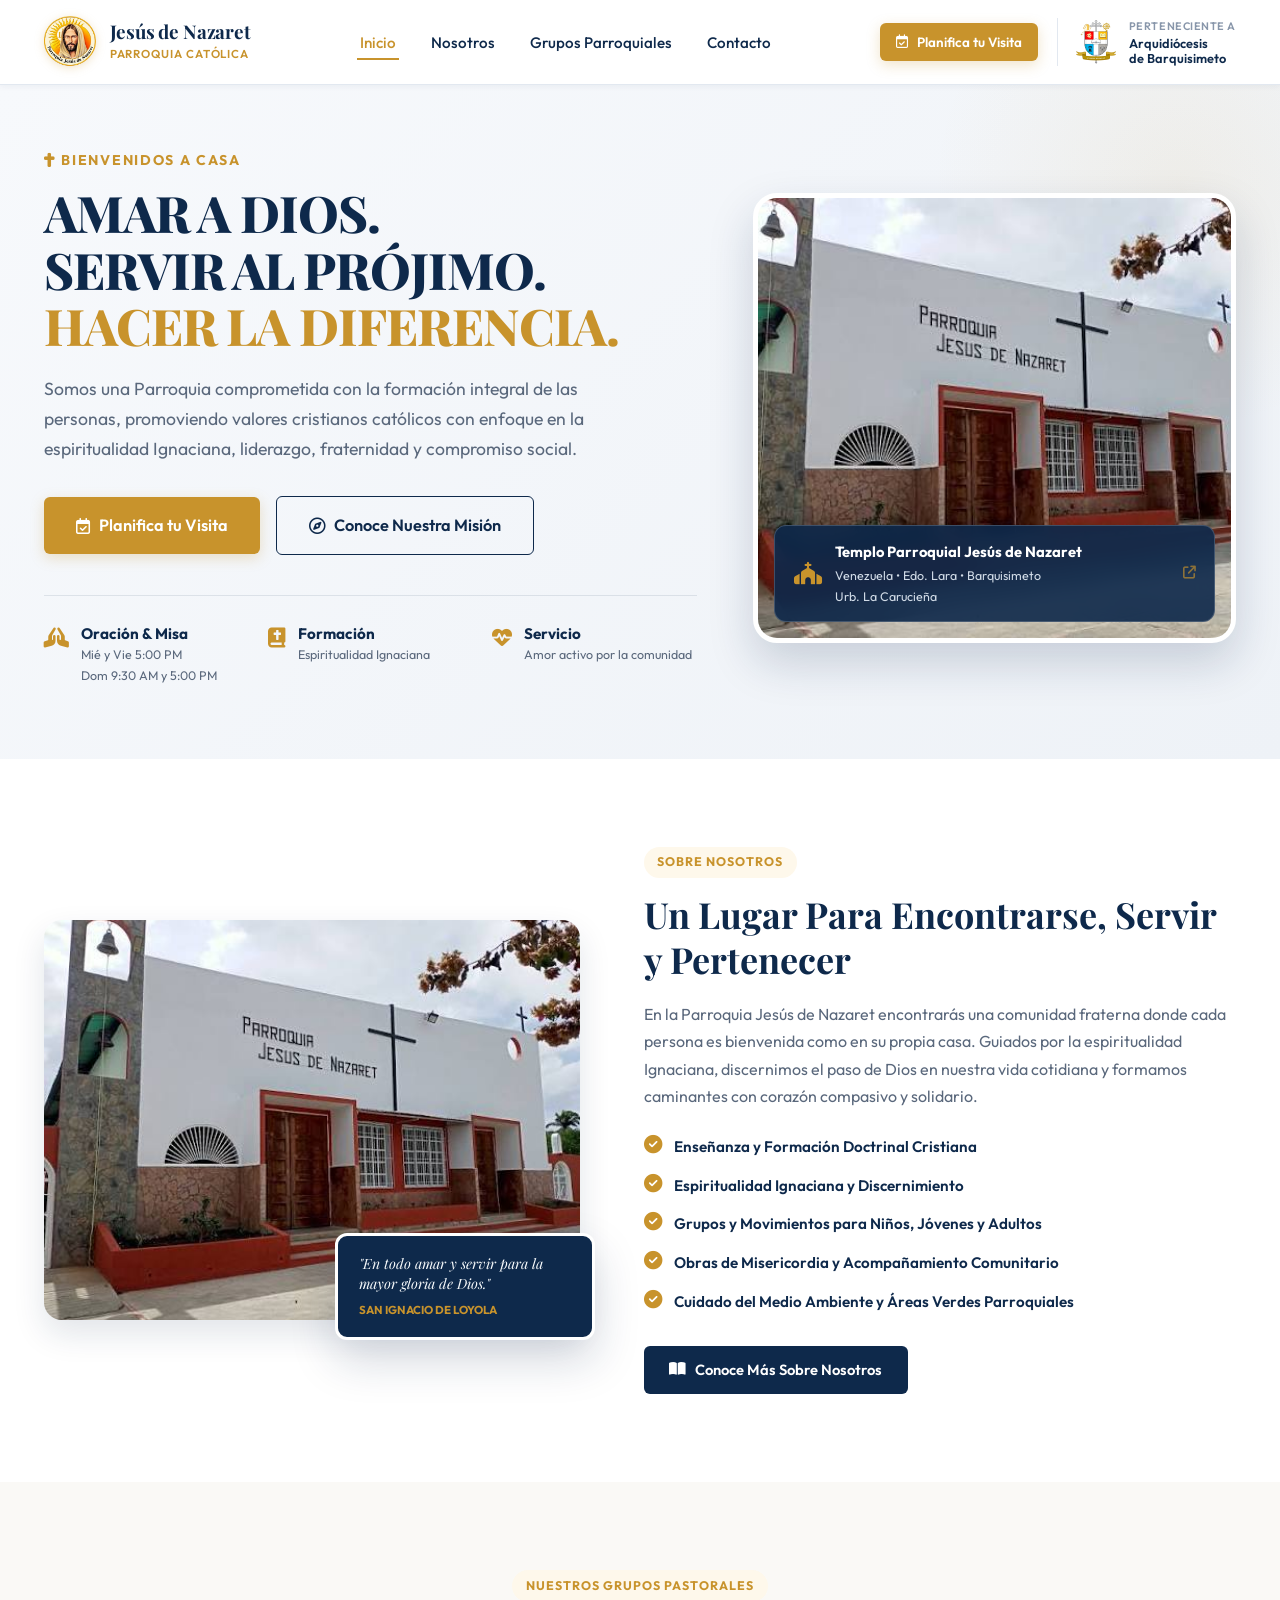
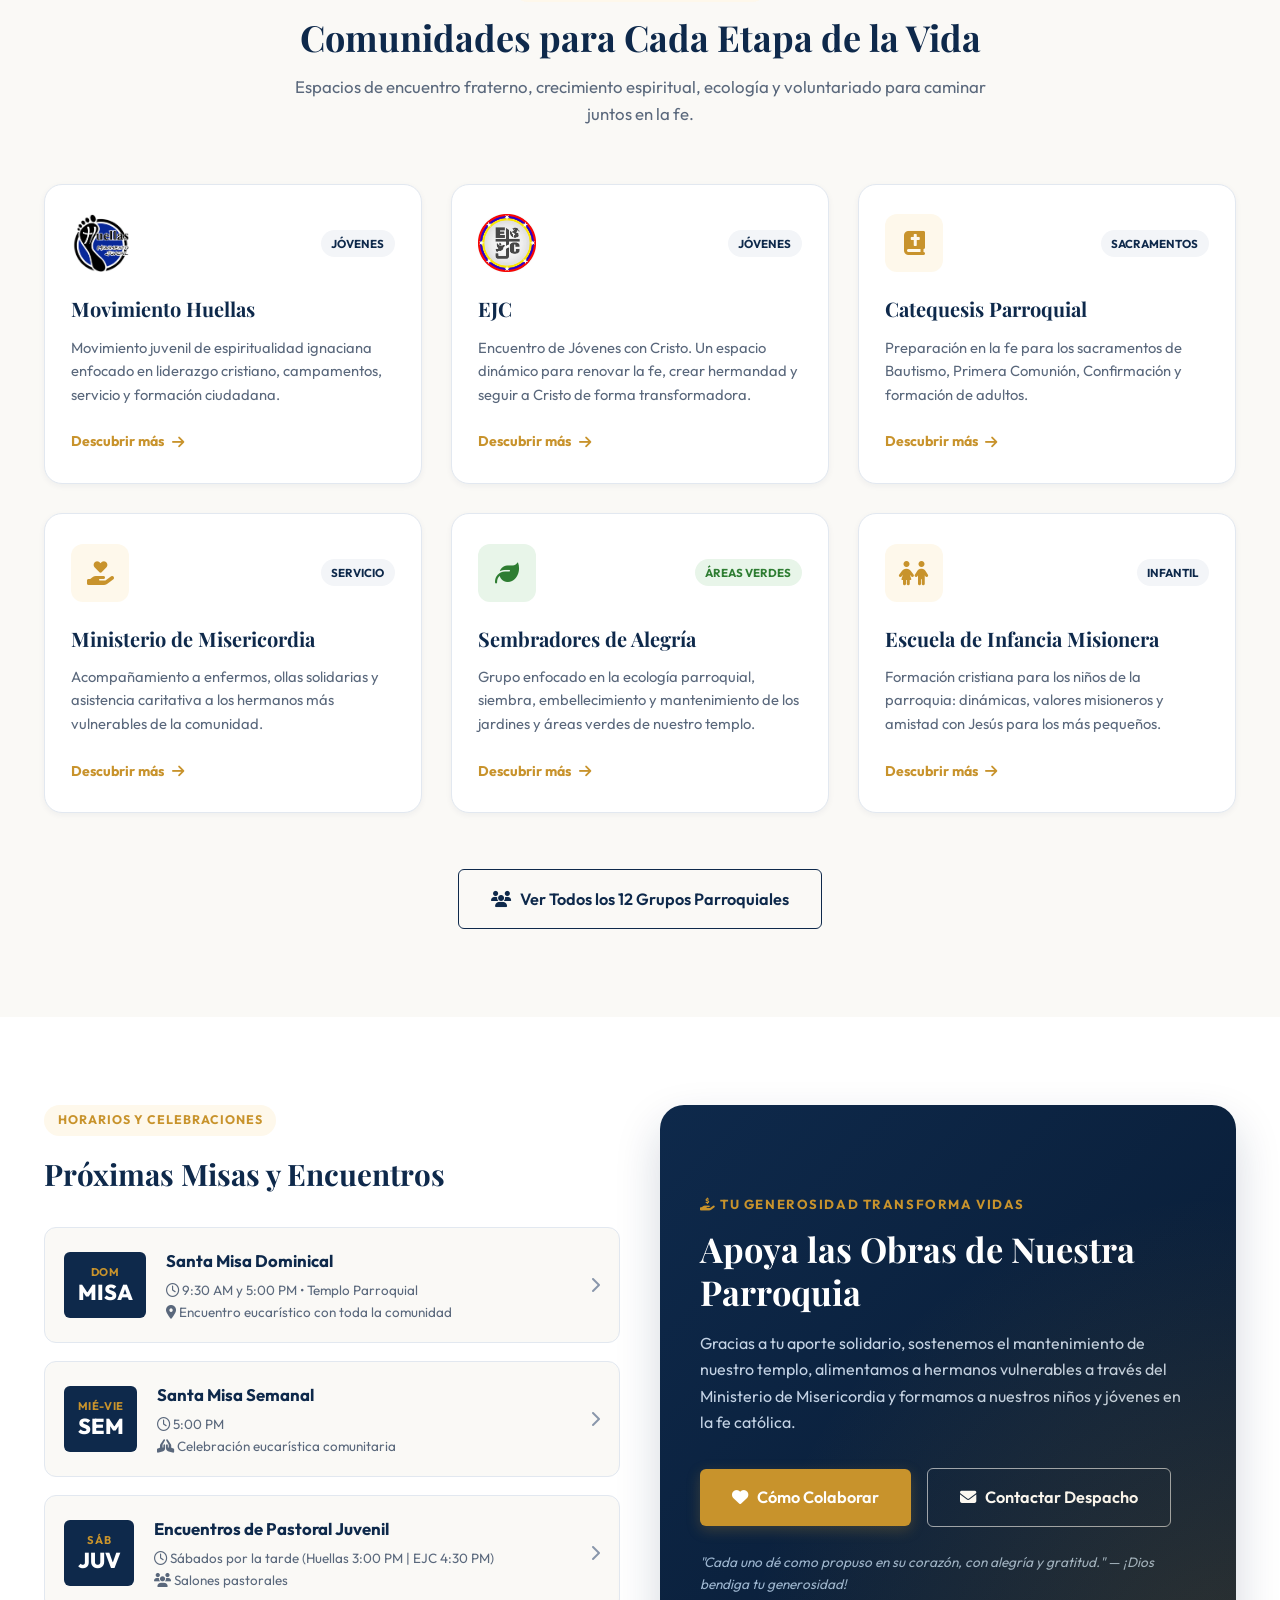
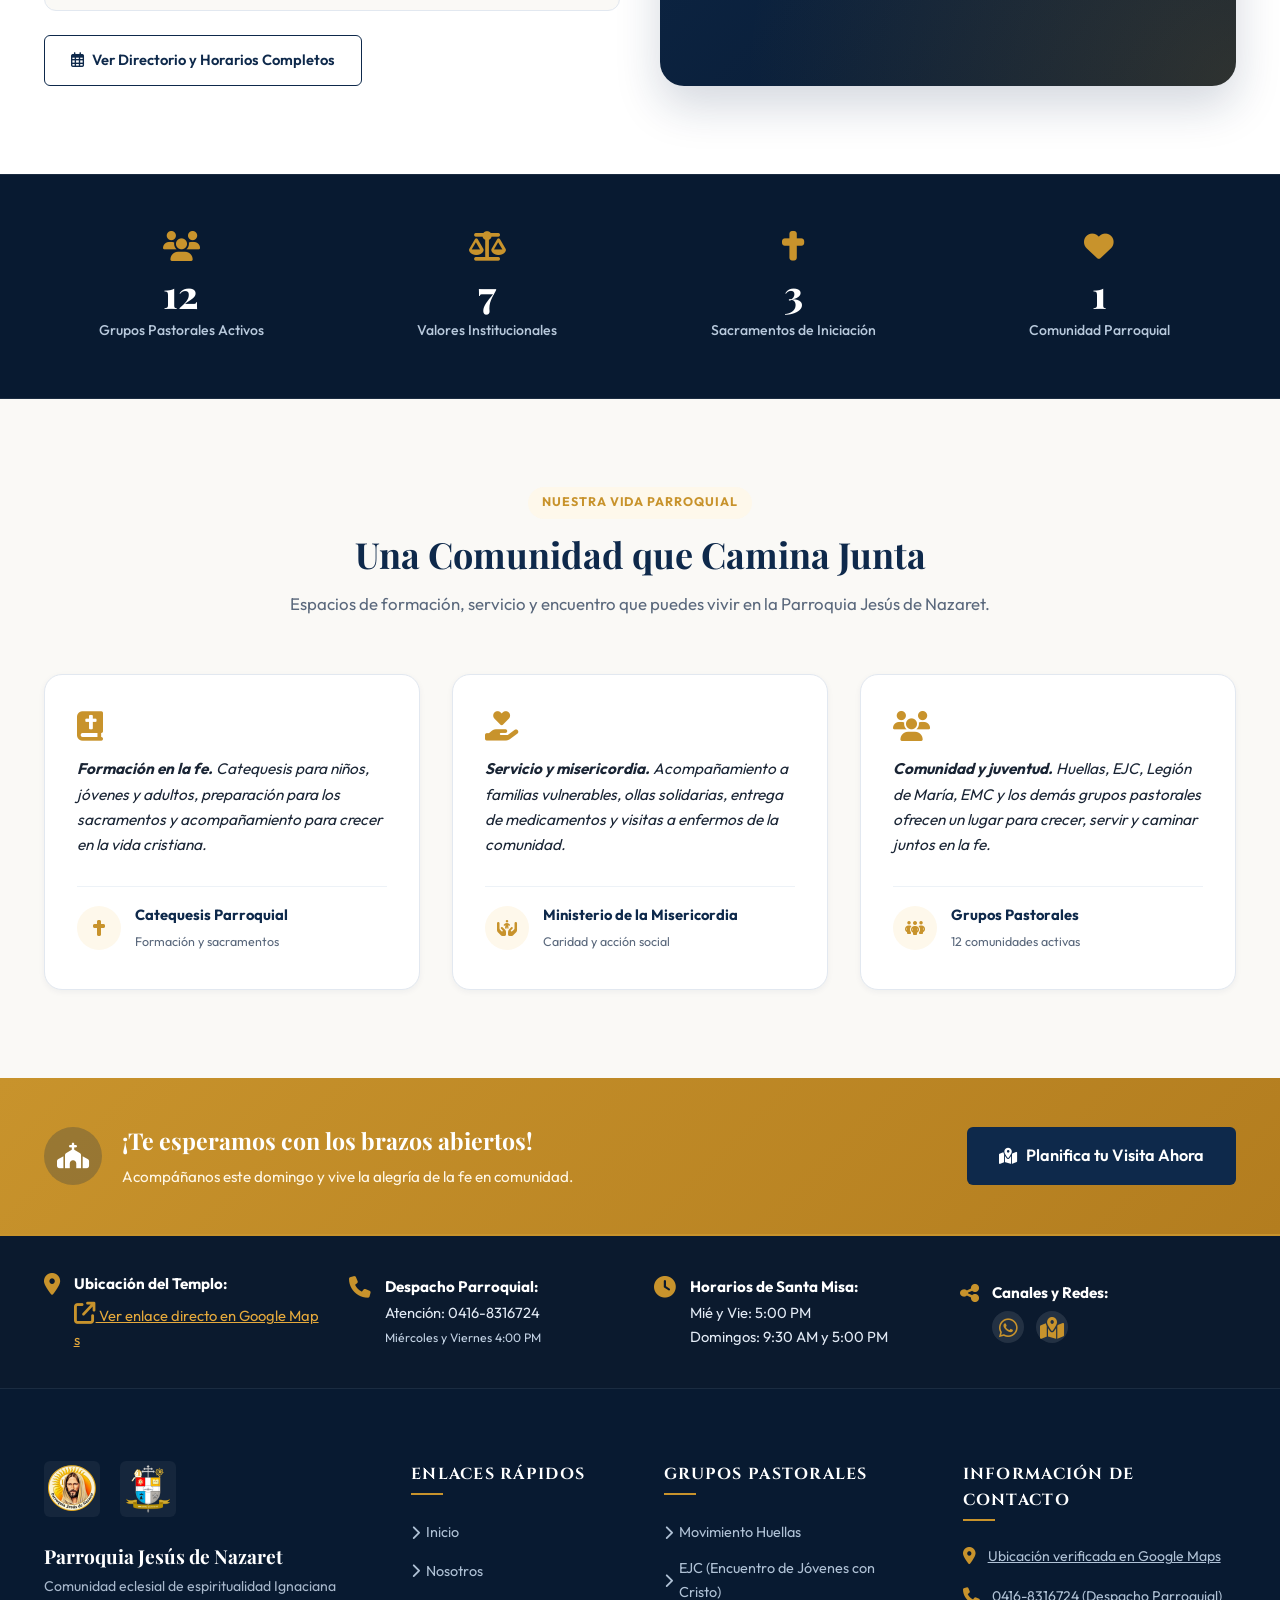
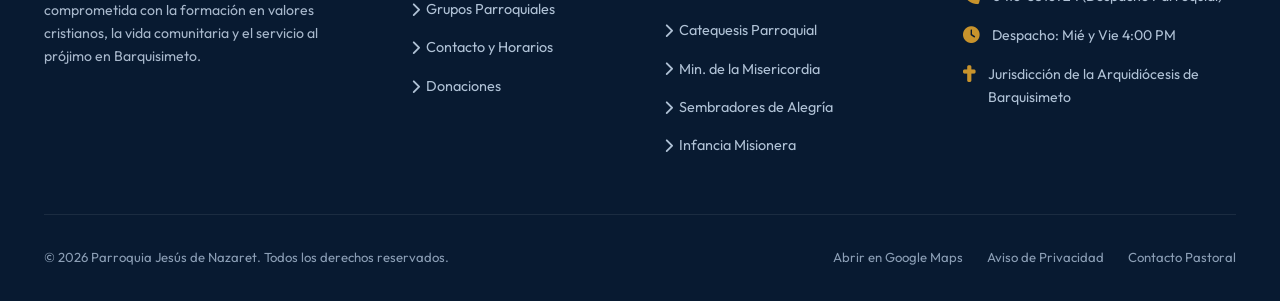
==== index.html @ f718045b "Add files via upload" ====
<!DOCTYPE html>
<html lang="es">
<head>
  <meta charset="UTF-8">
  <meta name="viewport" content="width=device-width, initial-scale=1.0, maximum-scale=5.0">
  <title>Parroquia Jesús de Nazaret | Arquidiócesis de Barquisimeto</title>
  <meta name="description" content="Sitio oficial de la Parroquia Jesús de Nazaret en Barquisimeto. Formación cristiana, espiritualidad Ignaciana, sacramentos, grupos pastorales y labor comunitaria.">
  <link rel="icon" type="image/png" href="assets/images/logo-parroquia.png">

  <!-- Fuentes Tipográficas Google Fonts -->
  <link rel="preconnect" href="https://fonts.googleapis.com">
  <link rel="preconnect" href="https://fonts.gstatic.com" crossorigin>
  <link href="https://fonts.googleapis.com/css2?family=Cinzel:wght@500;600;700;800&family=Outfit:wght@300;400;500;600;700&family=Playfair+Display:ital,wght@0,500;0,600;0,700;1,400&display=swap" rel="stylesheet">

  <!-- Font Awesome Icons -->
  <link rel="stylesheet" href="https://cdnjs.cloudflare.com/ajax/libs/font-awesome/6.5.1/css/all.min.css">

  <!-- Hoja de Estilos -->
  <link rel="stylesheet" href="css/styles.css?v=20261114b">
</head>
<body>

  <a class="skip-link" href="#main-content">Saltar al contenido</a>

  <!-- ==================== HEADER INSTITUCIONAL (DOBLE LOGO EN ESQUINAS) ==================== -->
  <header class="site-header">
    <div class="container">
      <!-- Esquina Izquierda: Logo Parroquia -->
      <a href="index.html" class="header-brand-parroquia" title="Ir a Inicio - Parroquia Jesús de Nazaret">
        <img src="assets/images/logo-parroquia.webp" alt="Emblema Dorado Parroquia Jesús de Nazaret" class="brand-logo-img" loading="eager">
        <div class="brand-text-block">
          <span class="brand-title">Jesús de Nazaret</span>
          <span class="brand-subtitle">Parroquia Católica</span>
        </div>
      </a>

      <!-- Centro: Navegación Principal -->
      <nav class="main-navigation" id="main-navigation" aria-label="Menú Principal">
        <!-- Cabecera interna visible en móviles al desplegar el menú -->
        <div class="mobile-drawer-header">
          <div style="display: flex; align-items: center; gap: 0.75rem;">
            <img src="assets/images/logo-parroquia.webp" alt="Logo Parroquia">
            <div>
              <strong style="color: var(--color-primary); font-size: 0.95rem; display: block;">Jesús de Nazaret</strong>
              <span style="color: var(--color-secondary); font-size: 0.75rem; text-transform: uppercase;">Arquidiócesis de Barquisimeto</span>
            </div>
          </div>
          <img src="assets/images/logo-arquidiocesis.png" alt="Logo Arquidiócesis">
          <button type="button" class="mobile-nav-close" aria-label="Cerrar menú de navegación">
            <i class="fa-solid fa-xmark"></i>
          </button>
        </div>

        <ul class="nav-menu">
          <li><a href="index.html" class="nav-link active" aria-current="page">Inicio</a></li>
          <li><a href="nosotros.html" class="nav-link">Nosotros</a></li>
          <li><a href="grupos.html" class="nav-link">Grupos Parroquiales</a></li>
          <li><a href="contacto.html" class="nav-link">Contacto</a></li>
        </ul>
      </nav>

      <!-- Esquina Derecha: Logo Arquidiócesis y Botón de Acción -->
      <div class="header-brand-arquidiocesis">
        <a href="contacto.html" class="btn btn-primary btn-sm d-none-mobile">
          <i class="fa-regular fa-calendar-check"></i> Planifica tu Visita
        </a>
        <a href="https://arquidiocesisdebarquisimeto.org/" target="_blank" rel="noopener noreferrer" class="arquidiocesis-seal" title="Arquidiócesis de Barquisimeto">
          <img src="assets/images/logo-arquidiocesis.png" alt="Logo de la Arquidiócesis de Barquisimeto" class="arquidiocesis-logo-img" loading="eager">
          <div class="arquidiocesis-info">
            <span class="arquidiocesis-label">Perteneciente a</span>
            <span class="arquidiocesis-name">Arquidiócesis<br>de Barquisimeto</span>
          </div>
        </a>
        <button class="mobile-nav-toggle" aria-label="Abrir menú de navegación" aria-expanded="false" aria-controls="main-navigation">
          <i class="fa-solid fa-bars"></i>
        </button>
      </div>
    </div>
  </header>

  <main id="main-content">
    <!-- ==================== HERO SECTION (GUÍA UX/UI) ==================== -->
    <section class="hero-section">
      <div class="container">
        <div class="hero-grid">
          <!-- Columna Texto Hero -->
          <div class="hero-content">
            <span class="hero-welcome-badge">
              <i class="fa-solid fa-cross"></i> Bienvenidos a Casa
            </span>
            <h1 class="hero-title">
              AMAR A DIOS.<br>
              SERVIR AL PRÓJIMO.<br>
              <span class="highlight-text">HACER LA DIFERENCIA.</span>
            </h1>
            <p class="hero-desc">
              Somos una Parroquia comprometida con la formación integral de las personas, promoviendo valores cristianos católicos con enfoque en la espiritualidad Ignaciana, liderazgo, fraternidad y compromiso social.
            </p>
            <div class="hero-actions">
              <a href="contacto.html" class="btn btn-primary btn-lg">
                <i class="fa-regular fa-calendar-check"></i> Planifica tu Visita
              </a>
              <a href="nosotros.html" class="btn btn-outline btn-lg">
                <i class="fa-regular fa-compass"></i> Conoce Nuestra Misión
              </a>
            </div>

            <!-- Mini Pills Informativas -->
            <div class="hero-pills">
              <div class="hero-pill-item">
                <i class="fa-solid fa-hands-praying"></i>
                <div class="pill-text">
                  <h4>Oración & Misa</h4>
                  <p>Mié y Vie 5:00 PM<br>Dom 9:30 AM y 5:00 PM</p>
                </div>
              </div>
              <div class="hero-pill-item">
                <i class="fa-solid fa-book-bible"></i>
                <div class="pill-text">
                  <h4>Formación</h4>
                  <p>Espiritualidad Ignaciana</p>
                </div>
              </div>
              <div class="hero-pill-item">
                <i class="fa-solid fa-heart-pulse"></i>
                <div class="pill-text">
                  <h4>Servicio</h4>
                  <p>Amor activo por la comunidad</p>
                </div>
              </div>
            </div>
          </div>

          <!-- Columna Imagen Hero Templo -->
          <div class="hero-visual">
            <div class="hero-image-card">
              <img src="assets/images/parroquia-templo.jpg" alt="Fachada del Templo de la Parroquia Jesús de Nazaret" loading="eager">
              <a class="hero-image-overlay-badge" href="https://maps.google.com/?cid=9239731275723414516&g_mp=CiVnb29nbGUubWFwcy5wbGFjZXMudjEuUGxhY2VzLkdldFBsYWNlEAMYASAF" target="_blank" rel="noopener noreferrer" title="Ver ubicación en Google Maps" aria-label="Ver la ubicación del templo en Google Maps">
                <i class="fa-solid fa-church"></i>
                <div>
                  <h5>Templo Parroquial Jesús de Nazaret</h5>
                  <p>Venezuela • Edo. Lara • Barquisimeto<br>Urb. La Carucieña</p>
                </div>
                <i class="fa-solid fa-arrow-up-right-from-square hero-overlay-link-icon" aria-hidden="true"></i>
              </a>
            </div>
          </div>
        </div>
      </div>
    </section>

    <!-- ==================== SECCIÓN SOBRE NOSOTROS PREVIEW ==================== -->
    <section class="about-preview-section">
      <div class="container">
        <div class="about-preview-grid">
          <!-- Columna Imagen con Cita Ignaciana -->
          <div class="about-preview-media">
            <div class="about-main-img-box">
              <img src="assets/images/parroquia-templo.jpg" alt="Interior y Vida en la Parroquia">
            </div>
            <div class="about-floating-card">
              <p class="ignatian-quote">"En todo amar y servir para la mayor gloria de Dios."</p>
              <span class="author">San Ignacio de Loyola</span>
            </div>
          </div>

          <!-- Columna Contenido -->
          <div class="about-preview-content">
            <span class="badge-tag">Sobre Nosotros</span>
            <h2 class="section-title">Un Lugar Para Encontrarse, Servir y Pertenecer</h2>
            <p>
              En la Parroquia Jesús de Nazaret encontrarás una comunidad fraterna donde cada persona es bienvenida como en su propia casa. Guiados por la espiritualidad Ignaciana, discernimos el paso de Dios en nuestra vida cotidiana y formamos caminantes con corazón compasivo y solidario.
            </p>
            <div class="about-features-list">
              <div class="about-feature-item">
                <i class="fa-solid fa-circle-check"></i>
                <span>Enseñanza y Formación Doctrinal Cristiana</span>
              </div>
              <div class="about-feature-item">
                <i class="fa-solid fa-circle-check"></i>
                <span>Espiritualidad Ignaciana y Discernimiento</span>
              </div>
              <div class="about-feature-item">
                <i class="fa-solid fa-circle-check"></i>
                <span>Grupos y Movimientos para Niños, Jóvenes y Adultos</span>
              </div>
              <div class="about-feature-item">
                <i class="fa-solid fa-circle-check"></i>
                <span>Obras de Misericordia y Acompañamiento Comunitario</span>
              </div>
              <div class="about-feature-item">
                <i class="fa-solid fa-circle-check"></i>
                <span>Cuidado del Medio Ambiente y Áreas Verdes Parroquiales</span>
              </div>
            </div>
            <a href="nosotros.html" class="btn btn-navy">
              <i class="fa-solid fa-book-open"></i> Conoce Más Sobre Nosotros
            </a>
          </div>
        </div>
      </div>
    </section>

    <!-- ==================== SECCIÓN GRUPOS PASTORALES PREVIEW ==================== -->
    <section class="ministries-section">
      <div class="container">
        <div class="section-header">
          <span class="badge-tag">Nuestros Grupos Pastorales</span>
          <h2 class="section-title">Comunidades para Cada Etapa de la Vida</h2>
          <p class="section-subtitle">
            Espacios de encuentro fraterno, crecimiento espiritual, ecología y voluntariado para caminar juntos en la fe.
          </p>
        </div>

        <div class="ministries-grid">
          <!-- Card Huellas -->
          <div class="ministry-card">
            <div class="ministry-card-header">
              <div class="ministry-icon-box">
                <img src="assets/images/huellas-logo.png" alt="Logo de Huellas">
              </div>
              <span class="ministry-badge">Jóvenes</span>
            </div>
            <h3 class="ministry-card-title">Movimiento Huellas</h3>
            <p class="ministry-card-desc">
              Movimiento juvenil de espiritualidad ignaciana enfocado en liderazgo cristiano, campamentos, servicio y formación ciudadana.
            </p>
            <a href="grupos.html#huellas" class="ministry-card-link">
              Descubrir más <i class="fa-solid fa-arrow-right"></i>
            </a>
          </div>

          <!-- Card EJC -->
          <div class="ministry-card">
            <div class="ministry-card-header">
              <div class="ministry-icon-box">
                <img src="assets/images/ejc-logo.jpg" alt="Logo EJC">
              </div>
              <span class="ministry-badge">Jóvenes</span>
            </div>
            <h3 class="ministry-card-title">EJC</h3>
            <p class="ministry-card-desc">
              Encuentro de Jóvenes con Cristo. Un espacio dinámico para renovar la fe, crear hermandad y seguir a Cristo de forma transformadora.
            </p>
            <a href="grupos.html#ejc" class="ministry-card-link">
              Descubrir más <i class="fa-solid fa-arrow-right"></i>
            </a>
          </div>

          <!-- Card Catequesis -->
          <div class="ministry-card">
            <div class="ministry-card-header">
              <div class="ministry-icon-box">
                <i class="fa-solid fa-book-bible"></i>
              </div>
              <span class="ministry-badge">Sacramentos</span>
            </div>
            <h3 class="ministry-card-title">Catequesis Parroquial</h3>
            <p class="ministry-card-desc">
              Preparación en la fe para los sacramentos de Bautismo, Primera Comunión, Confirmación y formación de adultos.
            </p>
            <a href="grupos.html#catequesis" class="ministry-card-link">
              Descubrir más <i class="fa-solid fa-arrow-right"></i>
            </a>
          </div>

          <!-- Card Misericordia -->
          <div class="ministry-card">
            <div class="ministry-card-header">
              <div class="ministry-icon-box">
                <i class="fa-solid fa-hand-holding-heart"></i>
              </div>
              <span class="ministry-badge">Servicio</span>
            </div>
            <h3 class="ministry-card-title">Ministerio de Misericordia</h3>
            <p class="ministry-card-desc">
              Acompañamiento a enfermos, ollas solidarias y asistencia caritativa a los hermanos más vulnerables de la comunidad.
            </p>
            <a href="grupos.html#misericordia" class="ministry-card-link">
              Descubrir más <i class="fa-solid fa-arrow-right"></i>
            </a>
          </div>

          <!-- Card Sembradores de Alegría (ÁREAS VERDES) -->
          <div class="ministry-card">
            <div class="ministry-card-header">
              <div class="ministry-icon-box" style="background-color: #e8f5e9; color: #2e7d32;">
                <i class="fa-solid fa-leaf" style="color: #2e7d32;"></i>
              </div>
              <span class="ministry-badge" style="background-color: #e8f5e9; color: #2e7d32;">Áreas Verdes</span>
            </div>
            <h3 class="ministry-card-title">Sembradores de Alegría</h3>
            <p class="ministry-card-desc">
              Grupo enfocado en la ecología parroquial, siembra, embellecimiento y mantenimiento de los jardines y áreas verdes de nuestro templo.
            </p>
            <a href="grupos.html#sembradores" class="ministry-card-link">
              Descubrir más <i class="fa-solid fa-arrow-right"></i>
            </a>
          </div>

          <!-- Card Infancia Misionera (NIÑOS) -->
          <div class="ministry-card">
            <div class="ministry-card-header">
              <div class="ministry-icon-box">
                <i class="fa-solid fa-children"></i>
              </div>
              <span class="ministry-badge">Infantil</span>
            </div>
            <h3 class="ministry-card-title">Escuela de Infancia Misionera</h3>
            <p class="ministry-card-desc">
              Formación cristiana para los niños de la parroquia: dinámicas, valores misioneros y amistad con Jesús para los más pequeños.
            </p>
            <a href="grupos.html#infancia" class="ministry-card-link">
              Descubrir más <i class="fa-solid fa-arrow-right"></i>
            </a>
          </div>
        </div>

        <div style="text-align: center; margin-top: 3.5rem;">
          <a href="grupos.html" class="btn btn-outline btn-lg">
            <i class="fa-solid fa-users"></i> Ver Todos los 12 Grupos Parroquiales
          </a>
        </div>
      </div>
    </section>

    <!-- ==================== SECCIÓN DOBLE: EVENTOS Y GENEROSIDAD ==================== -->
    <section class="events-giving-section">
      <div class="container">
        <div class="events-giving-grid">
          <!-- Columna Izquierda: Misas y Horarios -->
          <div class="events-column">
            <div class="events-column-header">
              <span class="badge-tag">Horarios y Celebraciones</span>
              <h3 class="events-column-title">Próximas Misas y Encuentros</h3>
            </div>

            <div class="events-list">
              <!-- Evento 1 -->
              <div class="event-item-card">
                <div class="event-date-badge">
                  <span class="month">DOM</span>
                  <span class="day">MISA</span>
                </div>
                <div class="event-info">
                  <h4>Santa Misa Dominical</h4>
                  <p><i class="fa-regular fa-clock"></i> 9:30 AM y 5:00 PM • Templo Parroquial</p>
                  <p><i class="fa-solid fa-location-dot"></i> Encuentro eucarístico con toda la comunidad</p>
                </div>
                <div class="event-arrow">
                  <i class="fa-solid fa-chevron-right"></i>
                </div>
              </div>

              <!-- Evento 2 -->
              <div class="event-item-card">
                <div class="event-date-badge">
                  <span class="month">MIÉ-VIE</span>
                  <span class="day">SEM</span>
                </div>
                <div class="event-info">
                  <h4>Santa Misa Semanal</h4>
                  <p><i class="fa-regular fa-clock"></i> 5:00 PM</p>
                  <p><i class="fa-solid fa-hands-praying"></i> Celebración eucarística comunitaria</p>
                </div>
                <div class="event-arrow">
                  <i class="fa-solid fa-chevron-right"></i>
                </div>
              </div>

              <!-- Evento 3 -->
              <div class="event-item-card">
                <div class="event-date-badge">
                  <span class="month">SÁB</span>
                  <span class="day">JUV</span>
                </div>
                <div class="event-info">
                  <h4>Encuentros de Pastoral Juvenil</h4>
                  <p><i class="fa-regular fa-clock"></i> Sábados por la tarde (Huellas 3:00 PM | EJC 4:30 PM)</p>
                  <p><i class="fa-solid fa-users"></i> Salones pastorales</p>
                </div>
                <div class="event-arrow">
                  <i class="fa-solid fa-chevron-right"></i>
                </div>
              </div>
            </div>

            <a href="contacto.html" class="btn btn-outline" style="align-self: flex-start;">
              <i class="fa-regular fa-calendar-days"></i> Ver Directorio y Horarios Completos
            </a>
          </div>

          <!-- Columna Derecha: Generosidad y Ofrendas -->
          <div class="giving-card-banner">
            <span class="giving-badge">
              <i class="fa-solid fa-hand-holding-dollar"></i> Tu Generosidad Transforma Vidas
            </span>
            <h3 class="giving-title">Apoya las Obras de Nuestra Parroquia</h3>
            <p class="giving-desc">
              Gracias a tu aporte solidario, sostenemos el mantenimiento de nuestro templo, alimentamos a hermanos vulnerables a través del Ministerio de Misericordia y formamos a nuestros niños y jóvenes en la fe católica.
            </p>
            <div class="giving-actions">
              <a href="contacto.html#donaciones" class="btn btn-primary btn-lg">
                <i class="fa-solid fa-heart"></i> Cómo Colaborar
              </a>
              <a href="contacto.html" class="btn btn-outline-white btn-lg">
                <i class="fa-solid fa-envelope"></i> Contactar Despacho
              </a>
            </div>
            <p class="giving-gratitude">
              "Cada uno dé como propuso en su corazón, con alegría y gratitud." — ¡Dios bendiga tu generosidad!
            </p>
          </div>
        </div>
      </div>
    </section>

    <!-- ==================== DATOS COMUNITARIOS VERIFICABLES ==================== -->
    <section class="stats-counter-bar">
      <div class="container">
        <div class="stats-grid">
          <div class="stat-item">
            <i class="fa-solid fa-users stat-icon"></i>
            <span class="stat-number" data-target="12">12</span>
            <span class="stat-label">Grupos Pastorales Activos</span>
          </div>
          <div class="stat-item">
            <i class="fa-solid fa-scale-balanced stat-icon"></i>
            <span class="stat-number" data-target="7">7</span>
            <span class="stat-label">Valores Institucionales</span>
          </div>
          <div class="stat-item">
            <i class="fa-solid fa-cross stat-icon"></i>
            <span class="stat-number" data-target="3">3</span>
            <span class="stat-label">Sacramentos de Iniciación</span>
          </div>
          <div class="stat-item">
            <i class="fa-solid fa-heart stat-icon"></i>
            <span class="stat-number" data-target="1">1</span>
            <span class="stat-label">Comunidad Parroquial</span>
          </div>
        </div>
      </div>
    </section>

    <!-- ==================== VIDA PARROQUIAL (CONTENIDO INSTITUCIONAL) ==================== -->
    <section class="testimonials-section">
      <div class="container">
        <div class="section-header">
          <span class="badge-tag">Nuestra Vida Parroquial</span>
          <h2 class="section-title">Una Comunidad que Camina Junta</h2>
          <p class="section-subtitle">Espacios de formación, servicio y encuentro que puedes vivir en la Parroquia Jesús de Nazaret.</p>
        </div>

        <div class="testimonials-grid">
          <div class="testimonial-card">
            <i class="fa-solid fa-book-bible testimonial-quote-icon"></i>
            <p class="testimonial-text">
              <strong>Formación en la fe.</strong> Catequesis para niños, jóvenes y adultos, preparación para los sacramentos y acompañamiento para crecer en la vida cristiana.
            </p>
            <div class="testimonial-author">
              <div class="author-avatar"><i class="fa-solid fa-cross"></i></div>
              <div class="author-info">
                <h5>Catequesis Parroquial</h5>
                <span>Formación y sacramentos</span>
              </div>
            </div>
          </div>

          <div class="testimonial-card">
            <i class="fa-solid fa-hand-holding-heart testimonial-quote-icon"></i>
            <p class="testimonial-text">
              <strong>Servicio y misericordia.</strong> Acompañamiento a familias vulnerables, ollas solidarias, entrega de medicamentos y visitas a enfermos de la comunidad.
            </p>
            <div class="testimonial-author">
              <div class="author-avatar"><i class="fa-solid fa-hands-holding-child"></i></div>
              <div class="author-info">
                <h5>Ministerio de la Misericordia</h5>
                <span>Caridad y acción social</span>
              </div>
            </div>
          </div>

          <div class="testimonial-card">
            <i class="fa-solid fa-users testimonial-quote-icon"></i>
            <p class="testimonial-text">
              <strong>Comunidad y juventud.</strong> Huellas, EJC, Legión de María, EMC y los demás grupos pastorales ofrecen un lugar para crecer, servir y caminar juntos en la fe.
            </p>
            <div class="testimonial-author">
              <div class="author-avatar"><i class="fa-solid fa-people-group"></i></div>
              <div class="author-info">
                <h5>Grupos Pastorales</h5>
                <span>12 comunidades activas</span>
              </div>
            </div>
          </div>
        </div>
      </div>
    </section>

    <!-- ==================== BANNER PRE-FOOTER (DORADO Y AZUL) ==================== -->
    <section class="cta-banner-section">
      <div class="container">
        <div class="cta-banner-inner">
          <div class="cta-banner-left">
            <div class="cta-banner-icon">
              <i class="fa-solid fa-church"></i>
            </div>
            <div class="cta-banner-text">
              <h3>¡Te esperamos con los brazos abiertos!</h3>
              <p>Acompáñanos este domingo y vive la alegría de la fe en comunidad.</p>
            </div>
          </div>
          <div class="cta-banner-right">
            <a href="contacto.html" class="btn btn-navy btn-lg">
              <i class="fa-solid fa-map-location-dot"></i> Planifica tu Visita Ahora
            </a>
          </div>
        </div>
      </div>
    </section>

    <!-- ==================== ANEXO INSTITUCIONAL AL FINAL (ANEXO DE CONTACTO Y HORARIOS) ==================== -->
    <section class="annex-bar-section" aria-label="Anexo de Contacto y Horarios">
      <div class="container">
        <div class="annex-grid">
          <!-- Ubicación oficial con enlace -->
          <div class="annex-item">
            <i class="fa-solid fa-location-dot"></i>
            <div>
              <strong>Ubicación del Templo:</strong>
              <a href="https://maps.google.com/?cid=9239731275723414516&g_mp=CiVnb29nbGUubWFwcy5wbGFjZXMudjEuUGxhY2VzLkdldFBsYWNlEAMYASAF" target="_blank" rel="noopener noreferrer" class="annex-link">
                <i class="fa-solid fa-arrow-up-right-from-square"></i> Ver enlace directo en Google Maps
              </a>
            </div>
          </div>

          <!-- Despacho Parroquial -->
          <div class="annex-item">
            <i class="fa-solid fa-phone"></i>
            <div>
              <strong>Despacho Parroquial:</strong>
              <span>Atención: 0416-8316724</span><br>
              <small style="color: #c4d3e5;">Miércoles y Viernes 4:00 PM</small>
            </div>
          </div>

          <!-- Horarios de Misas -->
          <div class="annex-item">
            <i class="fa-solid fa-clock"></i>
            <div>
              <strong>Horarios de Santa Misa:</strong>
              <span>Mié y Vie: 5:00 PM</span><br>
              <span>Domingos: 9:30 AM y 5:00 PM</span>
            </div>
          </div>

          <!-- Redes Sociales y WhatsApp -->
          <div class="annex-item">
            <i class="fa-solid fa-share-nodes"></i>
            <div>
              <strong>Canales y Redes:</strong>
              <div class="annex-socials">
                <a href="https://wa.me/584168316724" target="_blank" rel="noopener noreferrer" title="WhatsApp Despacho" aria-label="WhatsApp del Despacho Parroquial"><i class="fa-brands fa-whatsapp"></i></a>
                <a href="https://maps.google.com/?cid=9239731275723414516&g_mp=CiVnb29nbGUubWFwcy5wbGFjZXMudjEuUGxhY2VzLkdldFBsYWNlEAMYASAF" target="_blank" rel="noopener noreferrer" title="Google Maps" aria-label="Ubicación en Google Maps"><i class="fa-solid fa-map-location-dot"></i></a>
              </div>
            </div>
          </div>
        </div>
      </div>
    </section>
  </main>

  <!-- ==================== FOOTER INSTITUCIONAL ==================== -->
  <footer class="site-footer">
    <div class="container">
      <div class="footer-grid">
        <!-- Columna 1: Logos e Identidad -->
        <div class="footer-col-brand">
          <div class="footer-logos-row">
            <img src="assets/images/logo-parroquia.webp" alt="Parroquia Jesús de Nazaret" class="footer-logo-img">
            <img src="assets/images/logo-arquidiocesis.png" alt="Arquidiócesis de Barquisimeto" class="footer-logo-img">
          </div>
          <h4 class="footer-brand-title">Parroquia Jesús de Nazaret</h4>
          <p class="footer-brand-desc">
            Comunidad eclesial de espiritualidad Ignaciana comprometida con la formación en valores cristianos, la vida comunitaria y el servicio al prójimo en Barquisimeto.
          </p>
        </div>

        <!-- Columna 2: Enlaces Rápidos -->
        <div class="footer-col">
          <h4 class="footer-col-title">Enlaces Rápidos</h4>
          <ul class="footer-links-list">
            <li class="footer-link-item"><a href="index.html"><i class="fa-solid fa-chevron-right"></i> Inicio</a></li>
            <li class="footer-link-item"><a href="nosotros.html"><i class="fa-solid fa-chevron-right"></i> Nosotros</a></li>
            <li class="footer-link-item"><a href="grupos.html"><i class="fa-solid fa-chevron-right"></i> Grupos Parroquiales</a></li>
            <li class="footer-link-item"><a href="contacto.html"><i class="fa-solid fa-chevron-right"></i> Contacto y Horarios</a></li>
            <li class="footer-link-item"><a href="contacto.html#donaciones"><i class="fa-solid fa-chevron-right"></i> Donaciones</a></li>
          </ul>
        </div>

        <!-- Columna 3: Grupos y Ministerios -->
        <div class="footer-col">
          <h4 class="footer-col-title">Grupos Pastorales</h4>
          <ul class="footer-links-list">
            <li class="footer-link-item"><a href="grupos.html#huellas"><i class="fa-solid fa-chevron-right"></i> Movimiento Huellas</a></li>
            <li class="footer-link-item"><a href="grupos.html#ejc"><i class="fa-solid fa-chevron-right"></i> EJC (Encuentro de Jóvenes con Cristo)</a></li>
            <li class="footer-link-item"><a href="grupos.html#catequesis"><i class="fa-solid fa-chevron-right"></i> Catequesis Parroquial</a></li>
            <li class="footer-link-item"><a href="grupos.html#misericordia"><i class="fa-solid fa-chevron-right"></i> Min. de la Misericordia</a></li>
            <li class="footer-link-item"><a href="grupos.html#sembradores"><i class="fa-solid fa-chevron-right"></i> Sembradores de Alegría</a></li>
            <li class="footer-link-item"><a href="grupos.html#infancia"><i class="fa-solid fa-chevron-right"></i> Infancia Misionera</a></li>
          </ul>
        </div>

        <!-- Columna 4: Información de Contacto -->
        <div class="footer-col">
          <h4 class="footer-col-title">Información de Contacto</h4>
          <div class="footer-contact-info">
            <div class="footer-contact-item">
              <i class="fa-solid fa-location-dot"></i>
              <span><a href="https://maps.google.com/?cid=9239731275723414516&g_mp=CiVnb29nbGUubWFwcy5wbGFjZXMudjEuUGxhY2VzLkdldFBsYWNlEAMYASAF" target="_blank" rel="noopener noreferrer" style="color: inherit; text-decoration: underline;">Ubicación verificada en Google Maps</a></span>
            </div>
            <div class="footer-contact-item">
              <i class="fa-solid fa-phone"></i>
              <span><a href="tel:04168316724" style="color: inherit;">0416-8316724</a> (Despacho Parroquial)</span>
            </div>
            <div class="footer-contact-item">
              <i class="fa-solid fa-clock"></i>
              <span>Despacho: Mié y Vie 4:00 PM</span>
            </div>
            <div class="footer-contact-item">
              <i class="fa-solid fa-cross"></i>
              <span>Jurisdicción de la Arquidiócesis de Barquisimeto</span>
            </div>
          </div>
        </div>
      </div>

      <!-- Barra Inferior de Derechos -->
      <div class="footer-bottom-bar">
        <div>
          © 2026 Parroquia Jesús de Nazaret. Todos los derechos reservados.
        </div>
        <div class="footer-bottom-links">
          <a href="https://maps.google.com/?cid=9239731275723414516&g_mp=CiVnb29nbGUubWFwcy5wbGFjZXMudjEuUGxhY2VzLkdldFBsYWNlEAMYASAF" target="_blank" rel="noopener noreferrer">Abrir en Google Maps</a>
          <a href="privacidad.html">Aviso de Privacidad</a>
          <a href="contacto.html#directorio-coordinadores">Contacto Pastoral</a>
        </div>
      </div>
    </div>
  </footer>

  <!-- Scripts -->
  <script src="js/main.js?v=20261114b"></script>
</body>
</html>
---- css/styles.css ----
/* ==========================================================================
   PARROQUIA JESÚS DE NAZARET - SISTEMA DE DISEÑO CORPORATIVO WEB (V2)
   Arquidiócesis de Barquisimeto | Espiritualidad Ignaciana
   Optimizado para Móviles, Tablets y Computadoras
   ========================================================================== */

:root {
  /* Paleta Cromática Institucional */
  --color-primary: #0e294b;        /* Azul Marino Solemne */
  --color-primary-light: #183d6e;  /* Azul Marino Medio */
  --color-primary-dark: #081a31;   /* Azul Noche Profundo */
  --color-secondary: #c8932c;      /* Oro Sagrado / Dorado */
  --color-secondary-hover: #b37d1f;/* Oro Intenso */
  --color-secondary-light: #fef8eb;/* Oro Suave Pastel */
  --color-accent: #e5a93c;         /* Acento Dorado Cálido */
  
  /* Tonos Neutros y Fondo */
  --color-bg: #faf9f6;             /* Blanco Alabastro / Marfil */
  --color-surface: #ffffff;        /* Blanco Puro */
  --color-surface-alt: #f3f5f8;    /* Gris Claro Azulado */
  --color-border: #e2e8f0;         /* Borde Suave */
  --color-border-light: #edf2f7;   /* Borde Tenue */
  
  /* Tipografía y Textos */
  --color-text-main: #192434;      /* Texto Primario */
  --color-text-muted: #5a687c;     /* Texto Secundario / Subtítulos */
  --color-text-light: #8896aa;     /* Texto Atenuado */
  --color-text-white: #ffffff;     /* Blanco */
  
  /* Tipografías */
  --font-heading: 'Playfair Display', Georgia, serif;
  --font-subheading: 'Cinzel', serif;
  --font-sans: 'Outfit', -apple-system, BlinkMacSystemFont, "Segoe UI", Roboto, sans-serif;
  
  /* Sombras y Elevaciones */
  --shadow-sm: 0 2px 6px rgba(14, 41, 75, 0.05);
  --shadow-md: 0 6px 18px rgba(14, 41, 75, 0.08);
  --shadow-lg: 0 14px 32px rgba(14, 41, 75, 0.12);
  --shadow-xl: 0 20px 45px rgba(14, 41, 75, 0.18);
  --shadow-gold: 0 8px 24px rgba(200, 147, 44, 0.28);
  
  /* Bordes Redondeados */
  --radius-sm: 6px;
  --radius-md: 12px;
  --radius-lg: 18px;
  --radius-xl: 24px;
  --radius-full: 9999px;
  
  /* Transiciones */
  --transition: all 0.3s cubic-bezier(0.16, 1, 0.3, 1);
  --transition-slow: all 0.5s ease;
  
  /* Dimensiones */
  --container-max: 1240px;
  --header-height: 84px;
}

/* ==========================================================================
   RESET Y REGLAS BASE
   ========================================================================== */
*, *::before, *::after {
  box-sizing: border-box;
  margin: 0;
  padding: 0;
}

html {
  scroll-behavior: smooth;
  font-size: 16px;
}

body {
  font-family: var(--font-sans);
  background-color: var(--color-bg);
  color: var(--color-text-main);
  line-height: 1.65;
  -webkit-font-smoothing: antialiased;
  -moz-osx-font-smoothing: grayscale;
  overflow-x: hidden;
  width: 100%;
}

img {
  max-width: 100%;
  height: auto;
  display: block;
}

a {
  color: inherit;
  text-decoration: none;
  transition: var(--transition);
}

ul, ol {
  list-style: none;
}

button, input, textarea, select {
  font-family: inherit;
  font-size: inherit;
  border: none;
  outline: none;
}

/* Utilidades */
.d-none-mobile {
  display: inline-flex !important;
}

.text-gold {
  color: var(--color-secondary) !important;
}

/* Contenedor Global */
.container {
  width: 100%;
  max-width: var(--container-max);
  margin-left: auto;
  margin-right: auto;
  padding-left: 1.5rem;
  padding-right: 1.5rem;
}

/* ==========================================================================
   HEADER PRINCIPAL CON DOBLE LOGO EN ESQUINAS
   ========================================================================== */
.site-header {
  background-color: var(--color-surface);
  box-shadow: var(--shadow-sm);
  position: sticky;
  top: 0;
  z-index: 1000;
  transition: var(--transition);
  border-bottom: 1px solid var(--color-border);
}

.site-header.scrolled {
  box-shadow: var(--shadow-md);
  background-color: rgba(255, 255, 255, 0.98);
  backdrop-filter: blur(10px);
}

.site-header .container {
  display: flex;
  align-items: center;
  justify-content: space-between;
  min-height: var(--header-height);
  padding-top: 0.5rem;
  padding-bottom: 0.5rem;
  position: relative;
  gap: 1rem;
}

/* Esquina Izquierda: Logo Parroquia */
.header-brand-parroquia {
  display: flex;
  align-items: center;
  gap: 0.85rem;
  text-decoration: none;
  flex-shrink: 0;
}

.header-brand-parroquia .brand-logo-img {
  width: 52px;
  height: 52px;
  min-width: 52px;
  min-height: 52px;
  flex-shrink: 0;
  object-fit: contain;
  filter: drop-shadow(0 2px 5px rgba(200, 147, 44, 0.25));
  transition: var(--transition);
}

.header-brand-parroquia:hover .brand-logo-img {
  transform: scale(1.05);
}

.brand-text-block {
  display: flex;
  flex-direction: column;
}

.brand-title {
  font-family: var(--font-heading);
  font-size: 1.18rem;
  font-weight: 700;
  color: var(--color-primary);
  line-height: 1.15;
  letter-spacing: -0.01em;
}

.brand-subtitle {
  font-size: 0.72rem;
  font-weight: 600;
  color: var(--color-secondary);
  text-transform: uppercase;
  letter-spacing: 0.08em;
  margin-top: 2px;
}

/* Navegación Central */
.main-navigation {
  display: flex;
  align-items: center;
}

.nav-menu {
  display: flex;
  align-items: center;
  gap: 1.8rem;
}

.nav-link {
  font-weight: 500;
  font-size: 0.95rem;
  color: var(--color-primary);
  position: relative;
  padding: 0.5rem 0.2rem;
  transition: var(--transition);
}

.nav-link::after {
  content: '';
  position: absolute;
  bottom: 0;
  left: 0;
  width: 0;
  height: 2px;
  background-color: var(--color-secondary);
  transition: var(--transition);
}

.nav-link:hover,
.nav-link.active {
  color: var(--color-secondary);
}

.nav-link:hover::after,
.nav-link.active::after {
  width: 100%;
}

/* Esquina Derecha: Logo Arquidiócesis y Botón de Acción */
.header-brand-arquidiocesis {
  display: flex;
  align-items: center;
  gap: 1.2rem;
  flex-shrink: 0;
}

.arquidiocesis-seal {
  display: flex;
  align-items: center;
  gap: 0.65rem;
  padding-left: 1rem;
  border-left: 1px solid var(--color-border);
  text-decoration: none;
}

.arquidiocesis-logo-img {
  width: 44px;
  height: 44px;
  min-width: 44px;
  min-height: 44px;
  flex-shrink: 0;
  object-fit: contain;
  transition: var(--transition);
}

.arquidiocesis-seal:hover .arquidiocesis-logo-img {
  transform: scale(1.06);
}

.arquidiocesis-info {
  display: flex;
  flex-direction: column;
}

.arquidiocesis-label {
  font-size: 0.68rem;
  color: var(--color-text-light);
  text-transform: uppercase;
  letter-spacing: 0.05em;
  font-weight: 600;
}

.arquidiocesis-name {
  font-size: 0.8rem;
  font-weight: 600;
  color: var(--color-primary);
  line-height: 1.2;
}

/* Botón Hamburguesa Móvil */
.mobile-nav-toggle {
  display: none;
  background: transparent;
  border: none;
  font-size: 1.55rem;
  color: var(--color-primary);
  cursor: pointer;
  padding: 0.5rem;
  z-index: 1010;
  line-height: 1;
}

.mobile-drawer-header {
  display: none;
}

/* ==========================================================================
   BOTONES Y COMPONENTES UI
   ========================================================================== */
.btn {
  display: inline-flex;
  align-items: center;
  justify-content: center;
  gap: 0.55rem;
  padding: 0.75rem 1.6rem;
  font-size: 0.92rem;
  font-weight: 600;
  border-radius: var(--radius-sm);
  cursor: pointer;
  transition: var(--transition);
  text-align: center;
}

.btn-primary {
  background-color: var(--color-secondary);
  color: #ffffff;
  box-shadow: 0 4px 14px rgba(200, 147, 44, 0.25);
}

.btn-primary:hover {
  background-color: var(--color-secondary-hover);
  color: #ffffff;
  transform: translateY(-2px);
  box-shadow: var(--shadow-gold);
}

.btn-navy {
  background-color: var(--color-primary);
  color: #ffffff;
}

.btn-navy:hover {
  background-color: var(--color-primary-light);
  color: #ffffff;
  transform: translateY(-2px);
  box-shadow: var(--shadow-md);
}

.btn-outline {
  background-color: transparent;
  color: var(--color-primary);
  border: 1.5px solid var(--color-primary);
}

.btn-outline:hover {
  background-color: var(--color-primary);
  color: #ffffff;
  transform: translateY(-2px);
}

.btn-outline-white {
  background-color: transparent;
  color: #ffffff;
  border: 1.5px solid rgba(255, 255, 255, 0.6);
}

.btn-outline-white:hover {
  background-color: #ffffff;
  color: var(--color-primary);
  border-color: #ffffff;
  transform: translateY(-2px);
}

.btn-sm {
  padding: 0.5rem 1rem;
  font-size: 0.84rem;
}

.btn-lg {
  padding: 0.95rem 2rem;
  font-size: 1.02rem;
}

.badge-tag {
  display: inline-flex;
  align-items: center;
  gap: 0.4rem;
  font-size: 0.78rem;
  font-weight: 700;
  letter-spacing: 0.08em;
  text-transform: uppercase;
  color: var(--color-secondary);
  background-color: var(--color-secondary-light);
  padding: 0.35rem 0.85rem;
  border-radius: var(--radius-full);
  margin-bottom: 0.85rem;
}

.badge-tag.badge-navy {
  background-color: rgba(14, 41, 75, 0.08);
  color: var(--color-primary);
}

/* Títulos de Sección */
.section-header {
  text-align: center;
  max-width: 720px;
  margin: 0 auto 3.5rem auto;
}

.section-title {
  font-family: var(--font-heading);
  font-size: 2.25rem;
  font-weight: 700;
  color: var(--color-primary);
  line-height: 1.25;
  margin-bottom: 0.85rem;
}

.section-subtitle {
  color: var(--color-text-muted);
  font-size: 1.05rem;
  line-height: 1.6;
}

/* ==========================================================================
   HERO BANNER PRINCIPAL (INSPIRADO EN EL DISEÑO GUÍA)
   ========================================================================== */
.hero-section {
  position: relative;
  background: linear-gradient(135deg, #f7f9fc 0%, #eef2f7 100%);
  padding: 4rem 0 4.5rem 0;
  overflow: hidden;
}

.hero-section::before {
  content: '';
  position: absolute;
  top: -150px;
  right: -150px;
  width: 500px;
  height: 500px;
  border-radius: 50%;
  background: radial-gradient(circle, rgba(200, 147, 44, 0.08) 0%, rgba(200, 147, 44, 0) 70%);
  pointer-events: none;
}

.hero-grid {
  display: grid;
  grid-template-columns: 1.15fr 0.85fr;
  align-items: center;
  gap: 3.5rem;
}

.hero-content {
  position: relative;
  z-index: 2;
}

.hero-welcome-badge {
  color: var(--color-secondary);
  font-size: 0.88rem;
  font-weight: 700;
  letter-spacing: 0.12em;
  text-transform: uppercase;
  margin-bottom: 0.75rem;
  display: block;
}

.hero-title {
  font-family: var(--font-heading);
  font-size: 3.15rem;
  font-weight: 800;
  color: var(--color-primary);
  line-height: 1.12;
  margin-bottom: 1.3rem;
  letter-spacing: -0.02em;
}

.hero-title .highlight-text {
  color: var(--color-secondary);
  display: block;
}

.hero-desc {
  font-size: 1.1rem;
  color: var(--color-text-muted);
  line-height: 1.7;
  margin-bottom: 2rem;
  max-width: 560px;
}

.hero-actions {
  display: flex;
  align-items: center;
  gap: 1rem;
  flex-wrap: wrap;
  margin-bottom: 2.5rem;
}

.hero-pills {
  display: grid;
  grid-template-columns: repeat(3, 1fr);
  gap: 1.2rem;
  border-top: 1px solid rgba(14, 41, 75, 0.1);
  padding-top: 1.8rem;
}

.hero-pill-item {
  display: flex;
  align-items: flex-start;
  gap: 0.75rem;
}

.hero-pill-item i {
  color: var(--color-secondary);
  font-size: 1.25rem;
  margin-top: 3px;
  flex-shrink: 0;
}

.pill-text h4 {
  font-size: 0.95rem;
  font-weight: 700;
  color: var(--color-primary);
  line-height: 1.2;
}

.pill-text p {
  font-size: 0.78rem;
  color: var(--color-text-muted);
  margin-top: 2px;
}

/* Imagen Hero Showcase */
.hero-visual {
  position: relative;
  width: 100%;
}

.hero-image-card {
  position: relative;
  border-radius: var(--radius-xl);
  overflow: hidden;
  box-shadow: var(--shadow-xl);
  border: 5px solid #ffffff;
  background-color: var(--color-surface);
  width: 100%;
}

.hero-image-card img {
  width: 100%;
  height: 440px;
  object-fit: cover;
  object-position: center;
  display: block;
  transition: transform 0.6s ease;
}

.hero-image-card:hover img {
  transform: scale(1.03);
}

.hero-image-overlay-badge {
  position: absolute;
  bottom: 16px;
  left: 16px;
  right: 16px;
  background: rgba(14, 41, 75, 0.9);
  backdrop-filter: blur(8px);
  color: #ffffff;
  padding: 0.85rem 1.15rem;
  border-radius: var(--radius-md);
  border: 1px solid rgba(255, 255, 255, 0.18);
  display: flex;
  align-items: center;
  gap: 0.85rem;
  text-decoration: none;
  transition: background-color 0.25s ease, border-color 0.25s ease;
}

.hero-image-overlay-badge:hover,
.hero-image-overlay-badge:focus-visible {
  background: rgba(14, 41, 75, 0.98);
  border-color: rgba(200, 147, 44, 0.7);
}

.hero-image-overlay-badge i {
  font-size: 1.4rem;
  color: var(--color-secondary);
  flex-shrink: 0;
}

.hero-image-overlay-badge .hero-overlay-link-icon {
  font-size: 0.8rem;
  margin-left: auto;
  opacity: 0.65;
  transition: opacity 0.25s ease;
}

.hero-image-overlay-badge:hover .hero-overlay-link-icon,
.hero-image-overlay-badge:focus-visible .hero-overlay-link-icon {
  opacity: 1;
}

.hero-image-overlay-badge h5 {
  font-size: 0.92rem;
  font-weight: 700;
  margin-bottom: 2px;
}

.hero-image-overlay-badge p {
  font-size: 0.78rem;
  color: #d1dbe7;
}

/* ==========================================================================
   SECCIÓN SOBRE NOSOTROS PREVIEW (SPLIT LAYOUT)
   ========================================================================== */
.about-preview-section {
  padding: 5.5rem 0;
  background-color: var(--color-surface);
}

.about-preview-grid {
  display: grid;
  grid-template-columns: 0.95fr 1.05fr;
  gap: 4rem;
  align-items: center;
}

.about-preview-media {
  position: relative;
  width: 100%;
}

.about-main-img-box {
  border-radius: var(--radius-lg);
  overflow: hidden;
  box-shadow: var(--shadow-lg);
  position: relative;
  width: 100%;
}

.about-main-img-box img {
  width: 100%;
  height: 400px;
  object-fit: cover;
  display: block;
}

.about-floating-card {
  position: absolute;
  bottom: -20px;
  right: -15px;
  background-color: var(--color-primary);
  color: #ffffff;
  padding: 1.15rem 1.35rem;
  border-radius: var(--radius-md);
  box-shadow: var(--shadow-xl);
  max-width: 260px;
  border: 3px solid #ffffff;
}

.about-floating-card .ignatian-quote {
  font-family: var(--font-heading);
  font-size: 0.88rem;
  font-style: italic;
  line-height: 1.4;
  color: #f7fafc;
}

.about-floating-card .author {
  font-size: 0.72rem;
  color: var(--color-secondary);
  font-weight: 700;
  text-transform: uppercase;
  margin-top: 6px;
  display: block;
}

.about-preview-content .section-title {
  text-align: left;
  margin-bottom: 1.2rem;
}

.about-preview-content p {
  color: var(--color-text-muted);
  font-size: 1rem;
  line-height: 1.7;
  margin-bottom: 1.5rem;
}

.about-features-list {
  margin-bottom: 2rem;
}

.about-feature-item {
  display: flex;
  align-items: flex-start;
  gap: 0.75rem;
  margin-bottom: 0.85rem;
  font-size: 0.95rem;
  color: var(--color-primary);
  font-weight: 600;
}

.about-feature-item i {
  color: var(--color-secondary);
  font-size: 1.15rem;
  margin-top: 2px;
  flex-shrink: 0;
}

/* ==========================================================================
   SECCIÓN GRUPOS PASTORALES (CARDS GRID)
   ========================================================================== */
.ministries-section {
  padding: 5.5rem 0;
  background-color: var(--color-bg);
}

.ministries-grid {
  display: grid;
  grid-template-columns: repeat(auto-fill, minmax(280px, 1fr));
  gap: 1.8rem;
}

.ministry-card {
  background-color: var(--color-surface);
  border-radius: var(--radius-lg);
  padding: 1.85rem 1.65rem;
  border: 1px solid var(--color-border);
  box-shadow: var(--shadow-sm);
  transition: var(--transition);
  display: flex;
  flex-direction: column;
  height: 100%;
  position: relative;
}

.ministry-card:hover {
  transform: translateY(-5px);
  box-shadow: var(--shadow-lg);
  border-color: rgba(200, 147, 44, 0.4);
}

.ministry-card-header {
  display: flex;
  align-items: center;
  justify-content: space-between;
  margin-bottom: 1.25rem;
}

.ministry-icon-box {
  width: 58px;
  height: 58px;
  min-width: 58px;
  min-height: 58px;
  border-radius: var(--radius-md);
  background-color: var(--color-secondary-light);
  display: flex;
  align-items: center;
  justify-content: center;
  overflow: hidden;
  flex-shrink: 0;
}

.ministry-icon-box img {
  width: 100%;
  height: 100%;
  object-fit: cover;
  display: block;
}

.ministry-icon-box i {
  font-size: 1.5rem;
  color: var(--color-secondary);
}

.ministry-badge {
  font-size: 0.72rem;
  font-weight: 700;
  color: var(--color-primary);
  background-color: var(--color-surface-alt);
  padding: 0.25rem 0.65rem;
  border-radius: var(--radius-full);
  text-transform: uppercase;
}

.ministry-card-title {
  font-family: var(--font-heading);
  font-size: 1.25rem;
  font-weight: 700;
  color: var(--color-primary);
  margin-bottom: 0.65rem;
}

.ministry-card-desc {
  font-size: 0.92rem;
  color: var(--color-text-muted);
  line-height: 1.6;
  margin-bottom: 1.5rem;
  flex-grow: 1;
}

.ministry-card-link {
  display: inline-flex;
  align-items: center;
  gap: 0.45rem;
  font-size: 0.88rem;
  font-weight: 700;
  color: var(--color-secondary);
  transition: var(--transition);
}

.ministry-card-link:hover {
  color: var(--color-primary);
  gap: 0.65rem;
}

/* ==========================================================================
   SECCIÓN DOBLE: EVENTOS/MISAS + GENEROSIDAD
   ========================================================================== */
.events-giving-section {
  padding: 5.5rem 0;
  background-color: var(--color-surface);
}

.events-giving-grid {
  display: grid;
  grid-template-columns: 1fr 1fr;
  gap: 2.5rem;
  align-items: stretch;
}

/* Columna Izquierda: Misas y Horarios */
.events-column {
  display: flex;
  flex-direction: column;
}

.events-column-header {
  margin-bottom: 1.75rem;
}

.events-column-title {
  font-family: var(--font-heading);
  font-size: 1.85rem;
  color: var(--color-primary);
  font-weight: 700;
}

.events-list {
  display: flex;
  flex-direction: column;
  gap: 1.1rem;
  margin-bottom: 1.5rem;
}

.event-item-card {
  display: flex;
  align-items: center;
  gap: 1.25rem;
  background: var(--color-bg);
  padding: 1.2rem;
  border-radius: var(--radius-md);
  border: 1px solid var(--color-border);
  transition: var(--transition);
}

.event-item-card:hover {
  border-color: var(--color-secondary);
  transform: translateX(4px);
  background-color: #ffffff;
  box-shadow: var(--shadow-sm);
}

.event-date-badge {
  background-color: var(--color-primary);
  color: #ffffff;
  border-radius: var(--radius-sm);
  padding: 0.65rem 0.85rem;
  text-align: center;
  min-width: 65px;
  flex-shrink: 0;
}

.event-date-badge .month {
  font-size: 0.7rem;
  font-weight: 700;
  text-transform: uppercase;
  letter-spacing: 0.05em;
  color: var(--color-secondary);
  display: block;
}

.event-date-badge .day {
  font-size: 1.35rem;
  font-weight: 800;
  line-height: 1;
}

.event-info {
  flex-grow: 1;
}

.event-info h4 {
  font-size: 1.05rem;
  font-weight: 700;
  color: var(--color-primary);
  margin-bottom: 0.25rem;
}

.event-info p {
  font-size: 0.84rem;
  color: var(--color-text-muted);
}

.event-arrow {
  color: var(--color-text-light);
  font-size: 1rem;
  flex-shrink: 0;
}

/* Columna Derecha: Generosidad y Donaciones */
.giving-card-banner {
  background: linear-gradient(135deg, #0e294b 0%, #081a31 100%);
  border-radius: var(--radius-xl);
  padding: 3rem 2.5rem;
  color: #ffffff;
  display: flex;
  flex-direction: column;
  justify-content: center;
  position: relative;
  overflow: hidden;
  box-shadow: var(--shadow-xl);
}

.giving-card-banner::before {
  content: '';
  position: absolute;
  top: 0;
  right: 0;
  width: 100%;
  height: 100%;
  background: radial-gradient(circle at bottom right, rgba(200, 147, 44, 0.2) 0%, transparent 60%);
  pointer-events: none;
}

.giving-badge {
  color: var(--color-secondary);
  font-weight: 700;
  letter-spacing: 0.12em;
  font-size: 0.82rem;
  text-transform: uppercase;
  margin-bottom: 0.75rem;
}

.giving-title {
  font-family: var(--font-heading);
  font-size: 2.15rem;
  font-weight: 700;
  line-height: 1.25;
  margin-bottom: 1rem;
}

.giving-desc {
  color: #c4d3e5;
  font-size: 1rem;
  line-height: 1.65;
  margin-bottom: 2rem;
}

.giving-actions {
  display: flex;
  align-items: center;
  gap: 1rem;
  flex-wrap: wrap;
  margin-bottom: 1.5rem;
}

.giving-gratitude {
  font-size: 0.85rem;
  color: #9cb5cf;
  font-style: italic;
}

/* ==========================================================================
   BARRA DE ESTADÍSTICAS COMUNITARIAS (NAVY BLUE STATS)
   ========================================================================== */
.stats-counter-bar {
  background-color: var(--color-primary-dark);
  color: #ffffff;
  padding: 3.5rem 0;
  border-top: 1px solid rgba(255, 255, 255, 0.08);
  border-bottom: 1px solid rgba(255, 255, 255, 0.08);
}

.stats-grid {
  display: grid;
  grid-template-columns: repeat(4, 1fr);
  gap: 2rem;
  text-align: center;
}

.stat-item {
  display: flex;
  flex-direction: column;
  align-items: center;
}

.stat-icon {
  font-size: 1.85rem;
  color: var(--color-secondary);
  margin-bottom: 0.85rem;
}

.stat-number {
  font-family: var(--font-heading);
  font-size: 2.4rem;
  font-weight: 800;
  line-height: 1;
  margin-bottom: 0.4rem;
  color: #ffffff;
}

.stat-label {
  font-size: 0.88rem;
  color: #b8c9dc;
  font-weight: 500;
}

/* ==========================================================================
   TESTIMONIOS DE LA COMUNIDAD (REAL PEOPLE, REAL STORIES)
   ========================================================================== */
.testimonials-section {
  padding: 5.5rem 0;
  background-color: var(--color-bg);
}

.testimonials-grid {
  display: grid;
  grid-template-columns: repeat(3, 1fr);
  gap: 2rem;
}

.testimonial-card {
  background-color: var(--color-surface);
  border-radius: var(--radius-lg);
  padding: 2.25rem 2rem;
  box-shadow: var(--shadow-sm);
  border: 1px solid var(--color-border);
  display: flex;
  flex-direction: column;
  justify-content: space-between;
  transition: var(--transition);
}

.testimonial-card:hover {
  transform: translateY(-4px);
  box-shadow: var(--shadow-md);
  border-color: rgba(200, 147, 44, 0.3);
}

.testimonial-quote-icon {
  color: var(--color-secondary);
  font-size: 1.85rem;
  margin-bottom: 1rem;
  line-height: 1;
}

.testimonial-text {
  font-size: 0.96rem;
  color: var(--color-text-main);
  line-height: 1.65;
  margin-bottom: 1.75rem;
  font-style: italic;
}

.testimonial-author {
  display: flex;
  align-items: center;
  gap: 0.85rem;
  border-top: 1px solid var(--color-border-light);
  padding-top: 1rem;
}

.author-avatar {
  width: 44px;
  height: 44px;
  border-radius: 50%;
  background: var(--color-secondary-light);
  color: var(--color-secondary);
  display: flex;
  align-items: center;
  justify-content: center;
  font-weight: 700;
  font-size: 1rem;
  flex-shrink: 0;
}

.author-info h5 {
  font-size: 0.92rem;
  font-weight: 700;
  color: var(--color-primary);
}

.author-info span {
  font-size: 0.78rem;
  color: var(--color-text-muted);
}

/* ==========================================================================
   BANNER CALL TO ACTION PRE-FOOTER (DORADO Y AZUL)
   ========================================================================== */
.cta-banner-section {
  background: linear-gradient(135deg, #c8932c 0%, #b37d1f 100%);
  color: #ffffff;
  padding: 2.75rem 0;
}

.cta-banner-inner {
  display: flex;
  align-items: center;
  justify-content: space-between;
  gap: 2rem;
  flex-wrap: wrap;
}

.cta-banner-left {
  display: flex;
  align-items: center;
  gap: 1.25rem;
}

.cta-banner-icon {
  width: 58px;
  height: 58px;
  border-radius: 50%;
  background-color: rgba(14, 41, 75, 0.25);
  display: flex;
  align-items: center;
  justify-content: center;
  font-size: 1.6rem;
  flex-shrink: 0;
}

.cta-banner-text h3 {
  font-family: var(--font-heading);
  font-size: 1.45rem;
  font-weight: 700;
  margin-bottom: 0.25rem;
  color: #ffffff;
}

.cta-banner-text p {
  font-size: 0.95rem;
  color: #fff6e4;
}

/* ==========================================================================
   ANEXO INSTITUCIONAL AL FINAL (REEMPLAZA EL ANTIGUO TOP BAR)
   Se ubica al final antes del footer con diseño integrado
   ========================================================================== */
.annex-bar-section {
  background-color: #0b1a2e;
  color: #e2eaf5;
  border-top: 2px solid var(--color-secondary);
  padding: 2.2rem 0;
  font-size: 0.92rem;
}

.annex-grid {
  display: grid;
  grid-template-columns: repeat(auto-fit, minmax(240px, 1fr));
  gap: 1.8rem;
  align-items: center;
}

.annex-item {
  display: flex;
  align-items: flex-start;
  gap: 0.85rem;
}

.annex-item i {
  color: var(--color-secondary);
  font-size: 1.35rem;
  margin-top: 3px;
  flex-shrink: 0;
}

.annex-item strong {
  display: block;
  color: #ffffff;
  font-size: 0.95rem;
  margin-bottom: 2px;
}

.annex-item a.annex-link {
  color: var(--color-accent);
  text-decoration: underline;
  word-break: break-all;
  display: inline-block;
  margin-top: 2px;
}

.annex-item a.annex-link:hover {
  color: #ffffff;
}

.annex-socials {
  display: flex;
  align-items: center;
  gap: 0.75rem;
  margin-top: 0.4rem;
}

.annex-socials a {
  width: 32px;
  height: 32px;
  border-radius: 50%;
  background: rgba(255, 255, 255, 0.1);
  display: inline-flex;
  align-items: center;
  justify-content: center;
  color: #ffffff;
  font-size: 0.95rem;
  transition: var(--transition);
  text-decoration: none;
}

.annex-socials a:hover {
  background: var(--color-secondary);
  transform: translateY(-2px);
}

/* ==========================================================================
   FOOTER INSTITUCIONAL
   ========================================================================== */
.site-footer {
  background-color: var(--color-primary-dark);
  color: #d1dbe7;
  padding: 4.5rem 0 2rem 0;
  border-top: 1px solid rgba(255, 255, 255, 0.08);
}

.footer-grid {
  display: grid;
  grid-template-columns: 1.4fr 0.9fr 1.1fr 1.2fr;
  gap: 3rem;
  margin-bottom: 3.5rem;
}

.footer-col-brand .footer-logos-row {
  display: flex;
  align-items: center;
  gap: 1.25rem;
  margin-bottom: 1.5rem;
}

.footer-logo-img {
  width: 56px;
  height: 56px;
  min-width: 56px;
  min-height: 56px;
  object-fit: contain;
  background: rgba(255, 255, 255, 0.05);
  padding: 4px;
  border-radius: var(--radius-sm);
  flex-shrink: 0;
}

.footer-brand-title {
  font-family: var(--font-heading);
  font-size: 1.2rem;
  font-weight: 700;
  color: #ffffff;
  margin-bottom: 0.2rem;
}

.footer-brand-desc {
  font-size: 0.88rem;
  line-height: 1.65;
  color: #a8b8cc;
  margin-bottom: 1.5rem;
}

.footer-col-title {
  font-family: var(--font-subheading);
  font-size: 1rem;
  font-weight: 700;
  color: #ffffff;
  text-transform: uppercase;
  letter-spacing: 0.08em;
  margin-bottom: 1.5rem;
  position: relative;
  padding-bottom: 0.5rem;
}

.footer-col-title::after {
  content: '';
  position: absolute;
  bottom: 0;
  left: 0;
  width: 32px;
  height: 2px;
  background-color: var(--color-secondary);
}

.footer-links-list {
  display: flex;
  flex-direction: column;
  gap: 0.75rem;
}

.footer-link-item a {
  color: #b0c2d6;
  font-size: 0.9rem;
  display: inline-flex;
  align-items: center;
  gap: 0.4rem;
  transition: var(--transition);
}

.footer-link-item a:hover {
  color: var(--color-secondary);
  transform: translateX(4px);
}

.footer-contact-info {
  display: flex;
  flex-direction: column;
  gap: 1rem;
}

.footer-contact-item {
  display: flex;
  align-items: flex-start;
  gap: 0.75rem;
  font-size: 0.88rem;
  color: #b0c2d6;
}

.footer-contact-item i {
  color: var(--color-secondary);
  font-size: 1.05rem;
  margin-top: 3px;
  flex-shrink: 0;
}

.footer-bottom-bar {
  border-top: 1px solid rgba(255, 255, 255, 0.08);
  padding-top: 2rem;
  display: flex;
  align-items: center;
  justify-content: space-between;
  flex-wrap: wrap;
  gap: 1rem;
  font-size: 0.82rem;
  color: #8b9eb5;
}

.footer-bottom-links {
  display: flex;
  gap: 1.5rem;
}

.footer-bottom-links a:hover {
  color: var(--color-secondary);
}

/* ==========================================================================
   UTILIDADES DE ACCESIBILIDAD
   ========================================================================== */
.visually-hidden {
  position: absolute !important;
  width: 1px;
  height: 1px;
  padding: 0;
  margin: -1px;
  overflow: hidden;
  clip: rect(0 0 0 0);
  white-space: nowrap;
  border: 0;
}

/* ==========================================================================
   PÁGINA NOSOTROS: ESTILOS
   ========================================================================== */
.about-history-section {
  padding: 2.25rem 0 5.5rem;
  background-color: var(--color-surface);
}

.about-history-grid {
  display: grid;
  grid-template-columns: 1.1fr 0.9fr;
  gap: 4rem;
  align-items: center;
}

.mission-vision-grid {
  display: grid;
  grid-template-columns: 1fr 1fr;
  gap: 2.5rem;
  margin: 4rem 0;
}

.mission-card, .vision-card {
  background: var(--color-bg);
  padding: 2.5rem;
  border-radius: var(--radius-lg);
  border: 1px solid var(--color-border);
  box-shadow: var(--shadow-sm);
  position: relative;
  overflow: hidden;
}

.mission-card::before, .vision-card::before {
  content: '';
  position: absolute;
  top: 0;
  left: 0;
  width: 6px;
  height: 100%;
  background-color: var(--color-secondary);
}

.mission-icon {
  font-size: 2.2rem;
  color: var(--color-secondary);
  margin-bottom: 1.25rem;
}

.mission-card h3, .vision-card h3 {
  font-family: var(--font-heading);
  font-size: 1.65rem;
  color: var(--color-primary);
  margin-bottom: 1rem;
}

.values-section {
  padding: 5.5rem 0;
  background-color: var(--color-bg);
}

.values-grid {
  display: grid;
  grid-template-columns: repeat(auto-fill, minmax(260px, 1fr));
  gap: 1.8rem;
}

.value-card {
  background-color: var(--color-surface);
  padding: 2rem 1.75rem;
  border-radius: var(--radius-md);
  border: 1px solid var(--color-border);
  box-shadow: var(--shadow-sm);
  transition: var(--transition);
  text-align: center;
}

.value-card:hover {
  transform: translateY(-5px);
  box-shadow: var(--shadow-md);
  border-color: var(--color-secondary);
}

.value-card-icon {
  width: 56px;
  height: 56px;
  margin: 0 auto 1.25rem auto;
  border-radius: 50%;
  background-color: var(--color-secondary-light);
  color: var(--color-secondary);
  display: flex;
  align-items: center;
  justify-content: center;
  font-size: 1.5rem;
}

.value-card h4 {
  font-family: var(--font-heading);
  font-size: 1.22rem;
  color: var(--color-primary);
  margin-bottom: 0.5rem;
}

.value-card p {
  font-size: 0.9rem;
  color: var(--color-text-muted);
  line-height: 1.55;
}

/* ==========================================================================
   PÁGINA GRUPOS PARROQUIALES: FILTROS Y FICHAS
   ========================================================================== */
.groups-filter-bar {
  display: flex;
  justify-content: center;
  gap: 0.75rem;
  flex-wrap: wrap;
  margin-bottom: 3.5rem;
}

.filter-btn {
  background-color: var(--color-surface);
  color: var(--color-text-main);
  border: 1px solid var(--color-border);
  padding: 0.65rem 1.35rem;
  border-radius: var(--radius-full);
  font-size: 0.88rem;
  font-weight: 600;
  cursor: pointer;
  transition: var(--transition);
}

.filter-btn:hover,
.filter-btn.active {
  background-color: var(--color-primary);
  color: #ffffff;
  border-color: var(--color-primary);
  box-shadow: var(--shadow-sm);
}

.group-detailed-card {
  background-color: var(--color-surface);
  border-radius: var(--radius-xl);
  overflow: hidden;
  box-shadow: var(--shadow-md);
  border: 1px solid var(--color-border);
  margin-bottom: 2.75rem;
  display: grid;
  grid-template-columns: 0.9fr 1.1fr;
  align-items: stretch;
  transition: var(--transition);
  width: 100%;
}

.group-detailed-card:hover {
  box-shadow: var(--shadow-lg);
  border-color: rgba(200, 147, 44, 0.4);
}

.group-detailed-media {
  position: relative;
  background-color: var(--color-primary-dark);
  min-height: 320px;
  width: 100%;
  overflow: hidden;
}

.group-detailed-media img {
  width: 100%;
  height: 100%;
  object-fit: cover;
  display: block;
}

.group-logo-badge {
  position: absolute;
  top: 16px;
  left: 16px;
  width: 64px;
  height: 64px;
  background-color: #ffffff;
  border-radius: var(--radius-md);
  padding: 6px;
  box-shadow: var(--shadow-lg);
  border: 2px solid var(--color-secondary);
  z-index: 2;
  display: flex;
  align-items: center;
  justify-content: center;
}

.group-logo-badge img {
  width: 100%;
  height: 100%;
  object-fit: contain;
  display: block;
}

.group-detailed-body {
  padding: 2.5rem;
  display: flex;
  flex-direction: column;
  justify-content: center;
}

.group-detailed-body .group-category {
  color: var(--color-secondary);
  font-size: 0.82rem;
  font-weight: 700;
  text-transform: uppercase;
  letter-spacing: 0.08em;
  margin-bottom: 0.5rem;
}

.group-detailed-body h3 {
  font-family: var(--font-heading);
  font-size: 1.85rem;
  color: var(--color-primary);
  margin-bottom: 0.85rem;
}

.group-detailed-body p {
  color: var(--color-text-muted);
  font-size: 0.98rem;
  line-height: 1.65;
  margin-bottom: 1.5rem;
}

.group-meta-tags {
  display: flex;
  flex-wrap: wrap;
  gap: 1.25rem;
  border-top: 1px solid var(--color-border-light);
  padding-top: 1.25rem;
  margin-bottom: 1.5rem;
}

.group-meta-item {
  display: flex;
  align-items: center;
  gap: 0.45rem;
  font-size: 0.85rem;
  color: var(--color-primary);
  font-weight: 600;
}

.group-meta-item i {
  color: var(--color-secondary);
  flex-shrink: 0;
}

/* ==========================================================================
   PÁGINA CONTACTO: DESPLEGABLE DE COORDINADORES Y DETALLES
   ========================================================================== */
.contact-section {
  padding: 2.25rem 0 5.5rem;
  background-color: var(--color-bg);
}

.contact-layout-grid {
  display: grid;
  grid-template-columns: 1fr 1.35fr;
  gap: 3.5rem;
  align-items: start;
}

.contact-info-cards {
  display: flex;
  flex-direction: column;
  gap: 1.5rem;
}

.contact-card-box {
  background-color: var(--color-surface);
  padding: 1.75rem;
  border-radius: var(--radius-lg);
  border: 1px solid var(--color-border);
  box-shadow: var(--shadow-sm);
  display: flex;
  align-items: flex-start;
  gap: 1.25rem;
  transition: var(--transition);
}

.contact-card-box:hover {
  transform: translateY(-3px);
  border-color: var(--color-secondary);
  box-shadow: var(--shadow-md);
}

.contact-card-icon {
  width: 52px;
  height: 52px;
  min-width: 52px;
  min-height: 52px;
  border-radius: var(--radius-md);
  background-color: var(--color-secondary-light);
  color: var(--color-secondary);
  display: flex;
  align-items: center;
  justify-content: center;
  font-size: 1.4rem;
  flex-shrink: 0;
}

.contact-card-text h4 {
  font-family: var(--font-heading);
  font-size: 1.15rem;
  color: var(--color-primary);
  margin-bottom: 0.35rem;
}

.contact-card-text p {
  font-size: 0.92rem;
  color: var(--color-text-muted);
  line-height: 1.55;
}

/* Estilos Específicos para el Desplegable de Coordinadores */
.coordinator-directory-section {
  margin-top: 4.5rem;
  background-color: var(--color-surface);
  border-radius: var(--radius-xl);
  padding: 3.5rem 3rem;
  border: 1px solid var(--color-border);
  box-shadow: var(--shadow-md);
}

.coordinator-select-box {
  max-width: 620px;
  margin: 1.5rem auto 2.5rem auto;
}

.coordinator-select-label {
  display: block;
  font-size: 1rem;
  font-weight: 700;
  color: var(--color-primary);
  margin-bottom: 0.65rem;
  text-align: center;
}

.coordinator-select {
  width: 100%;
  padding: 1rem 1.25rem;
  border: 2px solid var(--color-secondary);
  border-radius: var(--radius-md);
  font-size: 1rem;
  font-weight: 600;
  color: var(--color-primary);
  background-color: #ffffff;
  box-shadow: 0 4px 12px rgba(200, 147, 44, 0.12);
  cursor: pointer;
}

.coordinator-card-display {
  background: linear-gradient(135deg, #0e294b 0%, #153359 100%);
  color: #ffffff;
  border-radius: var(--radius-lg);
  padding: 2.5rem;
  box-shadow: var(--shadow-lg);
  display: grid;
  grid-template-columns: auto 1fr;
  gap: 2rem;
  align-items: center;
  border: 1px solid rgba(255, 255, 255, 0.12);
  transition: var(--transition);
}

.coordinator-avatar-badge {
  width: 80px;
  height: 80px;
  min-width: 80px;
  min-height: 80px;
  border-radius: 50%;
  background: var(--color-secondary);
  color: #ffffff;
  display: flex;
  align-items: center;
  justify-content: center;
  font-size: 2.2rem;
  box-shadow: var(--shadow-gold);
}

.coordinator-details-content h3 {
  font-family: var(--font-heading);
  font-size: 1.7rem;
  color: #ffffff;
  margin-bottom: 0.4rem;
}

.coordinator-role-tag {
  display: inline-block;
  color: var(--color-secondary);
  font-size: 0.82rem;
  font-weight: 700;
  text-transform: uppercase;
  letter-spacing: 0.08em;
  margin-bottom: 0.85rem;
}

.coordinator-meta-grid {
  display: grid;
  grid-template-columns: repeat(2, minmax(0, 1fr));
  gap: 1rem 1.5rem;
  margin-top: 1rem;
  padding-top: 1rem;
  border-top: 1px solid rgba(255, 255, 255, 0.15);
  font-size: 0.9rem;
}

@media (max-width: 580px) {
  .coordinator-meta-grid {
    grid-template-columns: 1fr;
    gap: 0.75rem;
  }
}

.coordinator-meta-item {
  display: flex;
  align-items: center;
  gap: 0.5rem;
  color: #d1dbe7;
}

.coordinator-meta-item i {
  color: var(--color-secondary);
}

.coordinator-meta-item a {
  white-space: nowrap;
}

/* Formulario */
.contact-form-container {
  background-color: var(--color-surface);
  padding: 3rem 2.5rem;
  border-radius: var(--radius-xl);
  box-shadow: var(--shadow-lg);
  border: 1px solid var(--color-border);
}

.contact-form-container h3 {
  font-family: var(--font-heading);
  font-size: 1.85rem;
  color: var(--color-primary);
  margin-bottom: 0.5rem;
}

.contact-form-container p {
  color: var(--color-text-muted);
  font-size: 0.95rem;
  margin-bottom: 2rem;
}

.form-row {
  display: grid;
  grid-template-columns: 1fr 1fr;
  gap: 1.25rem;
  margin-bottom: 1.25rem;
}

.form-group {
  display: flex;
  flex-direction: column;
  gap: 0.4rem;
  margin-bottom: 1.25rem;
}

.form-label {
  font-size: 0.88rem;
  font-weight: 600;
  color: var(--color-primary);
}

.form-control {
  width: 100%;
  padding: 0.85rem 1rem;
  border: 1.5px solid var(--color-border);
  border-radius: var(--radius-sm);
  background-color: #fafbfc;
  color: var(--color-text-main);
  transition: var(--transition);
}

.form-control:focus {
  border-color: var(--color-secondary);
  background-color: #ffffff;
  box-shadow: 0 0 0 3px rgba(200, 147, 44, 0.15);
}

textarea.form-control {
  min-height: 130px;
  resize: vertical;
}

.form-alert {
  display: none;
  padding: 1rem;
  border-radius: var(--radius-sm);
  margin-bottom: 1.5rem;
  font-size: 0.9rem;
}

.form-alert.success {
  display: block;
  background-color: #d4edda;
  color: #155724;
  border: 1px solid #c3e6cb;
}

/* Sección de Mapa Google */
.map-section {
  padding: 0 0 5rem 0;
}

.map-container {
  width: 100%;
  height: 400px;
  border-radius: var(--radius-xl);
  overflow: hidden;
  box-shadow: var(--shadow-md);
  border: 1px solid var(--color-border);
}

.map-container iframe {
  width: 100%;
  height: 100%;
  border: 0;
  display: block;
}

/* ==========================================================================
   RESPONSIVE DESIGN (TOTAL ADAPTACIÓN A MÓVILES)
   ========================================================================== */
@media (max-width: 1080px) {
  .hero-grid {
    grid-template-columns: 1fr;
    gap: 3rem;
  }
  
  .hero-visual {
    max-width: 540px;
    margin: 0 auto;
  }
  
  .about-preview-grid {
    grid-template-columns: 1fr;
    gap: 3rem;
  }
  
  .events-giving-grid {
    grid-template-columns: 1fr;
    gap: 3rem;
  }
  
  .stats-grid {
    grid-template-columns: repeat(2, 1fr);
    gap: 2.5rem;
  }
  
  .footer-grid {
    grid-template-columns: 1fr 1fr;
    gap: 2.5rem;
  }
}

@media (max-width: 868px) {
  .d-none-mobile {
    display: none !important;
  }
  
  .mobile-nav-toggle {
    display: block;
  }
  
  .site-header {
    height: auto;
    padding: 0.4rem 0;
  }
  
  .site-header .container {
    padding-left: 1rem;
    padding-right: 1rem;
    gap: 0.5rem;
  }
  
  .header-brand-parroquia {
    gap: 0.65rem;
    min-width: 0;
  }
  
  .header-brand-parroquia .brand-logo-img {
    width: 44px;
    height: 44px;
    min-width: 44px;
    min-height: 44px;
  }
  
  .brand-title {
    font-size: 1.05rem;
    white-space: nowrap;
    overflow: hidden;
    text-overflow: ellipsis;
  }
  
  .header-brand-arquidiocesis {
    gap: 0.65rem;
  }
  
  .arquidiocesis-seal {
    padding-left: 0.65rem;
    border-left: 1px solid var(--color-border);
  }
  
  .arquidiocesis-seal .arquidiocesis-info {
    display: none;
  }
  
  .arquidiocesis-logo-img {
    width: 38px;
    height: 38px;
    min-width: 38px;
    min-height: 38px;
  }
  
  .main-navigation {
    position: fixed;
    top: 72px;
    left: 0;
    width: 100%;
    height: calc(100vh - 72px);
    background-color: var(--color-surface);
    padding: 1.5rem 1.5rem 3rem 1.5rem;
    box-shadow: var(--shadow-xl);
    transform: translateX(-100%);
    transition: transform 0.35s ease;
    overflow-y: auto;
    flex-direction: column;
    align-items: stretch;
  }
  
  .main-navigation.is-open {
    transform: translateX(0);
  }
  
  .mobile-drawer-header {
    display: flex;
    align-items: center;
    justify-content: space-between;
    padding-bottom: 1.5rem;
    margin-bottom: 1.5rem;
    border-bottom: 1px solid var(--color-border);
  }
  
  .mobile-drawer-header img {
    height: 46px;
    width: 46px;
    object-fit: contain;
  }
  
  .nav-menu {
    flex-direction: column;
    align-items: stretch;
    gap: 0.5rem;
    width: 100%;
  }
  
  .nav-link {
    font-size: 1.15rem;
    padding: 0.85rem 1rem;
    border-radius: var(--radius-sm);
    border-bottom: 1px solid var(--color-border-light);
    display: block;
    width: 100%;
  }
  
  .nav-link.active,
  .nav-link:hover {
    background-color: var(--color-secondary-light);
  }
  
  .nav-link::after {
    display: none;
  }
  
  .hero-title {
    font-size: 2.3rem;
  }
  
  .hero-image-card img {
    height: 280px;
  }
  
  .about-main-img-box img {
    height: 260px;
  }
  
  .about-floating-card {
    position: relative;
    bottom: auto;
    right: auto;
    margin-top: 1rem;
    max-width: 100%;
  }
  
  .hero-pills {
    grid-template-columns: 1fr;
    gap: 1rem;
  }
  
  .testimonials-grid {
    grid-template-columns: 1fr;
  }
  
  .about-history-grid,
  .mission-vision-grid,
  .contact-layout-grid {
    grid-template-columns: 1fr;
  }
  
  .group-detailed-card {
    grid-template-columns: 1fr;
  }
  
  .group-detailed-media {
    min-height: 220px;
    height: 220px;
  }
  
  .coordinator-card-display {
    grid-template-columns: 1fr;
    text-align: center;
    padding: 2rem 1.5rem;
  }
  
  .coordinator-avatar-badge {
    margin: 0 auto;
  }
  
  .form-row {
    grid-template-columns: 1fr;
  }
}

@media (max-width: 580px) {
  .site-header .container {
    padding-left: 0.75rem;
    padding-right: 0.75rem;
  }
  
  .brand-text-block .brand-subtitle {
    display: none;
  }
  
  .brand-title {
    font-size: 0.95rem;
  }
  
  .header-brand-parroquia .brand-logo-img {
    width: 40px;
    height: 40px;
    min-width: 40px;
    min-height: 40px;
  }
  
  .arquidiocesis-logo-img {
    width: 34px;
    height: 34px;
    min-width: 34px;
    min-height: 34px;
  }
  
  .hero-title {
    font-size: 1.95rem;
  }
  
  .hero-desc {
    font-size: 0.98rem;
  }
  
  .stats-grid {
    grid-template-columns: 1fr;
    gap: 2rem;
  }
  
  .footer-grid {
    grid-template-columns: 1fr;
  }
  
  .cta-banner-inner {
    text-align: center;
    justify-content: center;
  }
  
  .cta-banner-left {
    flex-direction: column;
  }
  
  .annex-grid {
    grid-template-columns: 1fr;
    gap: 1.5rem;
  }
}

/* ==========================================================================
   MEJORAS V3: ACCESIBILIDAD, MÓDULO "ÚNETE AL GRUPO" Y FORMULARIO
   ========================================================================== */

body.menu-open {
  overflow: hidden;
}

.skip-link {
  position: absolute;
  top: -100px;
  left: 1rem;
  z-index: 3000;
  background: var(--color-primary);
  color: #ffffff;
  padding: 0.75rem 1.25rem;
  border-radius: var(--radius-sm);
  font-weight: 700;
  text-decoration: none;
  transition: top 0.2s ease;
}

.skip-link:focus {
  top: 1rem;
  color: #ffffff;
}

.mobile-nav-close {
  display: none;
  background: transparent;
  border: 1px solid var(--color-border);
  border-radius: var(--radius-sm);
  color: var(--color-primary);
  width: 42px;
  height: 42px;
  align-items: center;
  justify-content: center;
  font-size: 1.15rem;
  cursor: pointer;
}

.mobile-nav-close:hover,
.mobile-nav-close:focus-visible {
  background: var(--color-secondary-light);
  border-color: var(--color-secondary);
}

/* Módulo desplegable "Únete al grupo" */
.group-join-details {
  border: 1px solid var(--color-border);
  border-radius: var(--radius-md);
  background-color: var(--color-surface-alt);
  overflow: hidden;
  margin-top: 0.25rem;
}

.group-join-details summary {
  list-style: none;
  cursor: pointer;
  display: flex;
  align-items: center;
  justify-content: space-between;
  gap: 0.75rem;
  padding: 0.9rem 1.1rem;
  color: var(--color-primary);
  font-weight: 700;
  font-size: 0.92rem;
  transition: var(--transition);
}

.group-join-details summary::-webkit-details-marker {
  display: none;
}

.group-join-details summary:hover,
.group-join-details summary:focus-visible {
  background-color: var(--color-secondary-light);
}

.group-join-details summary .join-chevron {
  color: var(--color-secondary);
  transition: transform 0.25s ease;
  flex-shrink: 0;
}

.group-join-details[open] summary .join-chevron {
  transform: rotate(180deg);
}

.group-join-content {
  padding: 0 1.1rem 1.15rem;
  border-top: 1px solid var(--color-border);
}

.group-join-intro {
  color: var(--color-text-muted);
  font-size: 0.86rem;
  line-height: 1.55;
  margin: 0.85rem 0 0.5rem;
}

.group-join-row {
  display: flex;
  align-items: flex-start;
  justify-content: space-between;
  gap: 1rem;
  padding: 0.6rem 0;
  border-bottom: 1px dashed var(--color-border);
  font-size: 0.86rem;
}

.group-join-row:last-of-type {
  border-bottom: 0;
}

.group-join-label {
  color: var(--color-text-muted);
  text-transform: uppercase;
  letter-spacing: 0.04em;
  font-size: 0.72rem;
  font-weight: 700;
  flex-shrink: 0;
}

.group-join-value {
  color: var(--color-primary);
  font-weight: 700;
  text-align: right;
  line-height: 1.45;
}

a.group-join-value {
  color: var(--color-primary);
  text-decoration: underline;
  text-underline-offset: 2px;
}

.group-join-actions {
  display: flex;
  flex-wrap: wrap;
  gap: 0.6rem;
  margin-top: 1rem;
}

.group-join-note {
  color: var(--color-text-light);
  font-size: 0.76rem;
  line-height: 1.5;
  margin-top: 0.75rem;
}

/* Formulario: casilla de privacidad y alertas de error */
.form-check {
  flex-direction: row;
  align-items: flex-start;
  gap: 0.6rem;
  background: var(--color-surface-alt);
  border: 1px solid var(--color-border);
  border-radius: var(--radius-sm);
  padding: 0.85rem 1rem;
}

.form-check input[type="checkbox"] {
  width: 18px;
  height: 18px;
  min-width: 18px;
  margin-top: 2px;
  accent-color: var(--color-primary);
}

.form-check label {
  color: var(--color-text-muted);
  font-size: 0.84rem;
  line-height: 1.5;
  cursor: pointer;
}

.form-check label a {
  color: var(--color-primary);
  font-weight: 700;
  text-decoration: underline;
}

.form-alert.error {
  display: block;
  background-color: #fde8e8;
  color: #8a1c1c;
  border: 1px solid #f5c2c2;
}

.form-alert a {
  color: inherit;
}

.form-note {
  color: var(--color-text-muted);
  font-size: 0.82rem;
  line-height: 1.55;
  margin-top: 1rem;
  margin-bottom: 0;
  text-align: center;
}

.form-note a {
  color: var(--color-primary);
  font-weight: 700;
  text-decoration: underline;
}

.coordinator-actions {
  display: flex;
  flex-wrap: wrap;
  gap: 0.65rem;
  margin-top: 1.25rem;
}

.coordinator-card-display a {
  color: #ffffff;
}

/* Ajustes móviles adicionales */
@media (max-width: 868px) {
  .mobile-nav-close {
    display: inline-flex;
  }

  .mobile-drawer-header {
    gap: 0.75rem;
  }

  .main-navigation {
    top: var(--site-header-height, 98px);
    height: calc(100dvh - var(--site-header-height, 98px));
  }

  .coordinator-directory-section {
    padding: 2.5rem 1.5rem;
  }

  .contact-form-container {
    padding: 2.25rem 1.5rem;
  }

  .map-container {
    height: 320px;
  }
}

@media (max-width: 580px) {
  .main-navigation {
    top: var(--site-header-height, 98px);
    height: calc(100dvh - var(--site-header-height, 98px));
  }

  .hero-actions {
    flex-wrap: wrap;
  }

  .hero-actions .btn {
    width: 100%;
    justify-content: center;
  }

  .group-detailed-body {
    padding: 1.6rem 1.25rem;
  }

  .group-detailed-body h3 {
    font-size: 1.45rem;
  }

  .group-join-row {
    flex-direction: column;
    gap: 0.2rem;
  }

  .group-join-value {
    text-align: left;
  }

  .coordinator-directory-section {
    padding: 2rem 1.1rem;
    margin-top: 3rem;
  }

  .contact-form-container {
    padding: 1.75rem 1.15rem;
  }

  .map-container {
    height: 260px;
  }

  .donations-panel {
    padding: 2.25rem 1.15rem !important;
    border-radius: var(--radius-lg) !important;
  }

  .donations-panel h2 {
    font-size: 1.75rem !important;
  }

  .donations-grid {
    grid-template-columns: 1fr !important;
    padding: 1.25rem !important;
  }

  .footer-bottom-bar {
    flex-direction: column;
    align-items: center;
    text-align: center;
    gap: 0.85rem;
  }

  .footer-bottom-links {
    flex-wrap: wrap;
    justify-content: center;
  }

  .cta-banner-right .btn {
    width: 100%;
    justify-content: center;
  }
}

/* Página de privacidad */
.legal-section {
  padding: 2.25rem 0 5.5rem;
  background-color: var(--color-bg);
}

.legal-container {
  max-width: 880px;
}

.legal-updated {
  display: inline-flex;
  align-items: center;
  gap: 0.45rem;
  background: var(--color-secondary-light);
  color: var(--color-primary);
  border: 1px solid rgba(200, 147, 44, 0.35);
  border-radius: var(--radius-full);
  padding: 0.45rem 0.9rem;
  font-size: 0.82rem;
  font-weight: 600;
  margin-bottom: 2rem;
}

.legal-container h2 {
  font-family: var(--font-heading);
  font-size: 1.45rem;
  color: var(--color-primary);
  margin: 2rem 0 0.65rem;
}

.legal-container p {
  color: var(--color-text-muted);
  font-size: 0.98rem;
  line-height: 1.75;
  margin-bottom: 0.85rem;
}

.legal-container a {
  color: var(--color-primary);
  font-weight: 600;
  text-decoration: underline;
  text-underline-offset: 2px;
}

@media (max-width: 580px) {
  .legal-section {
    padding: 3rem 0 3.5rem;
  }

  .legal-container h2 {
    font-size: 1.25rem;
  }
}

@media (max-width: 868px) {
  .diocese-panel {
    grid-template-columns: 1fr !important;
    gap: 2rem !important;
    padding: 2.5rem 1.5rem !important;
    text-align: center;
  }

  .diocese-panel .btn {
    justify-content: center;
  }
}

@media (max-width: 580px) {
  .diocese-panel {
    padding: 2rem 1.15rem !important;
  }
}

/* Ajuste del rótulo de ubicación sobre la imagen del hero en pantallas pequeñas */
@media (max-width: 480px) {
  .hero-image-overlay-badge {
    padding: 0.7rem 0.9rem;
    gap: 0.6rem;
  }

  .hero-image-overlay-badge i {
    font-size: 1.15rem;
  }

  .hero-image-overlay-badge .hero-overlay-link-icon {
    font-size: 0.7rem;
  }

  .hero-image-overlay-badge h5 {
    font-size: 0.84rem;
  }

  .hero-image-overlay-badge p {
    font-size: 0.7rem;
    line-height: 1.35;
  }
}
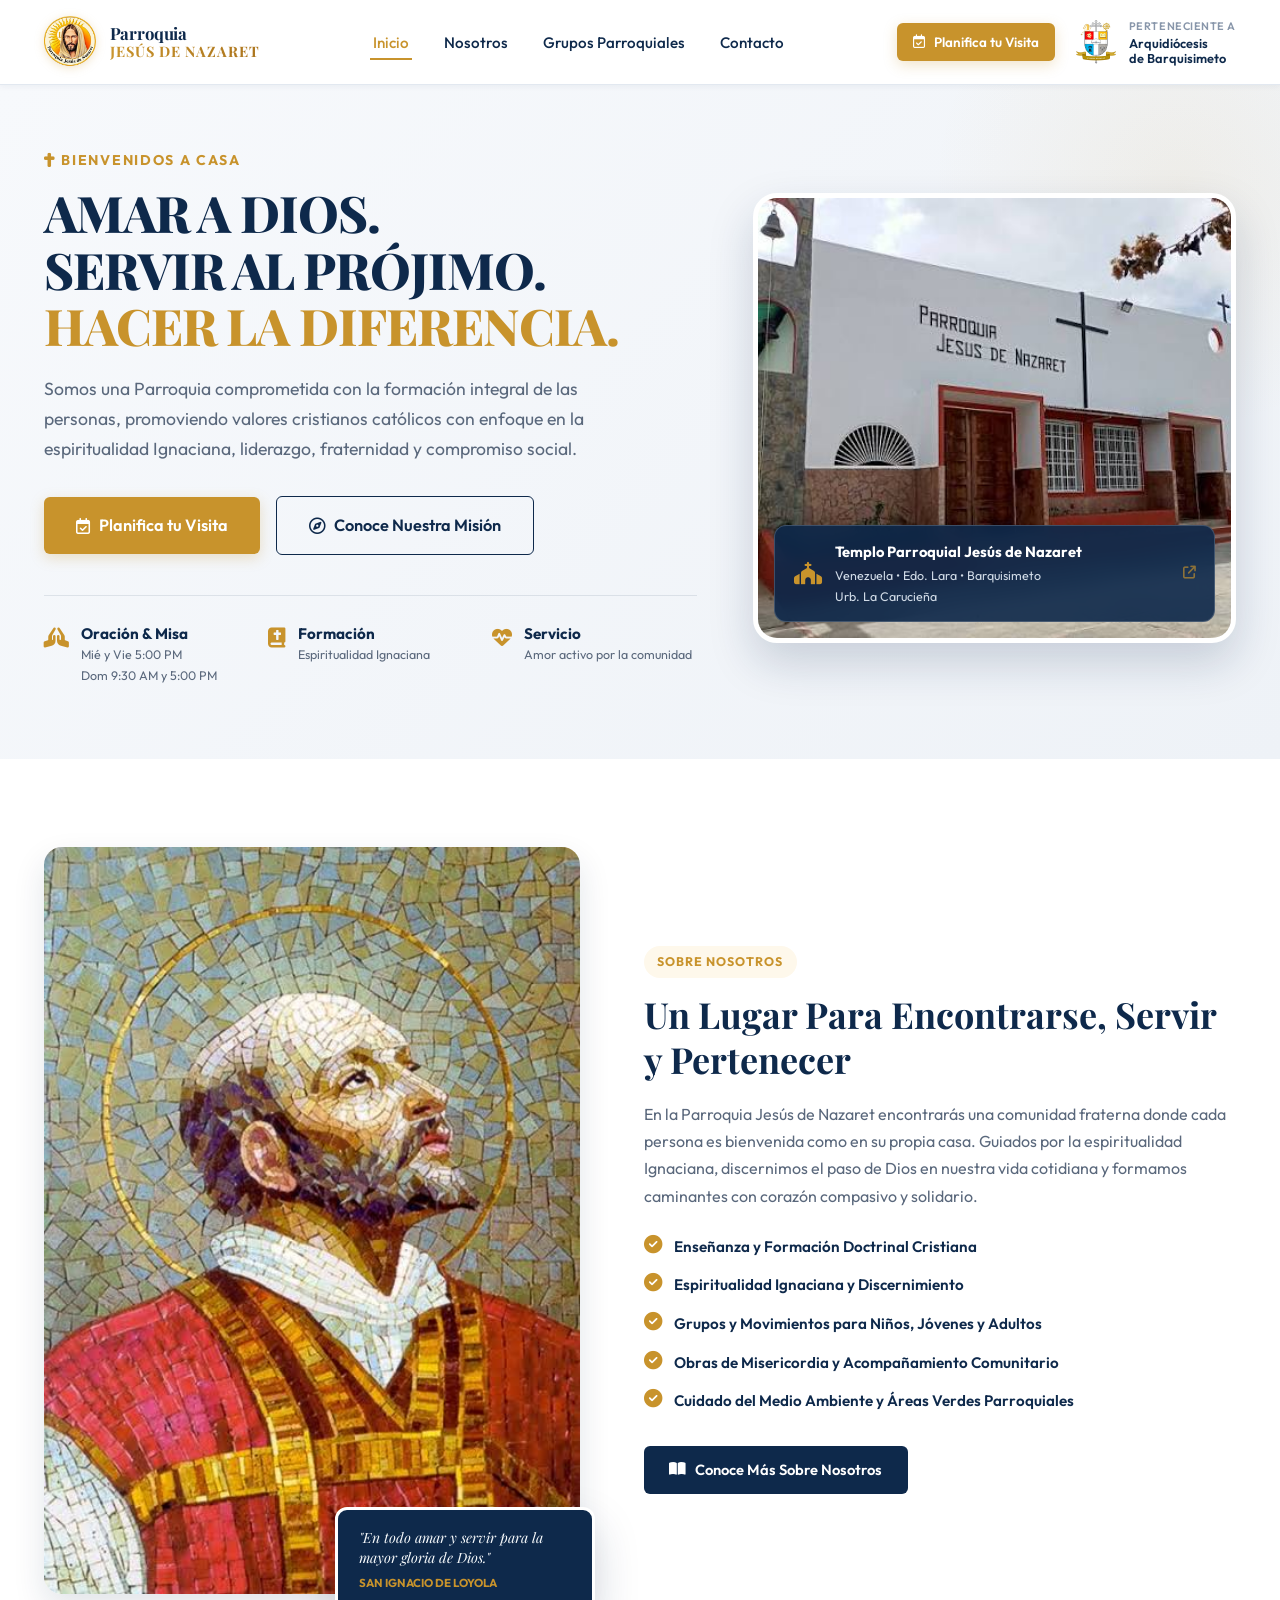
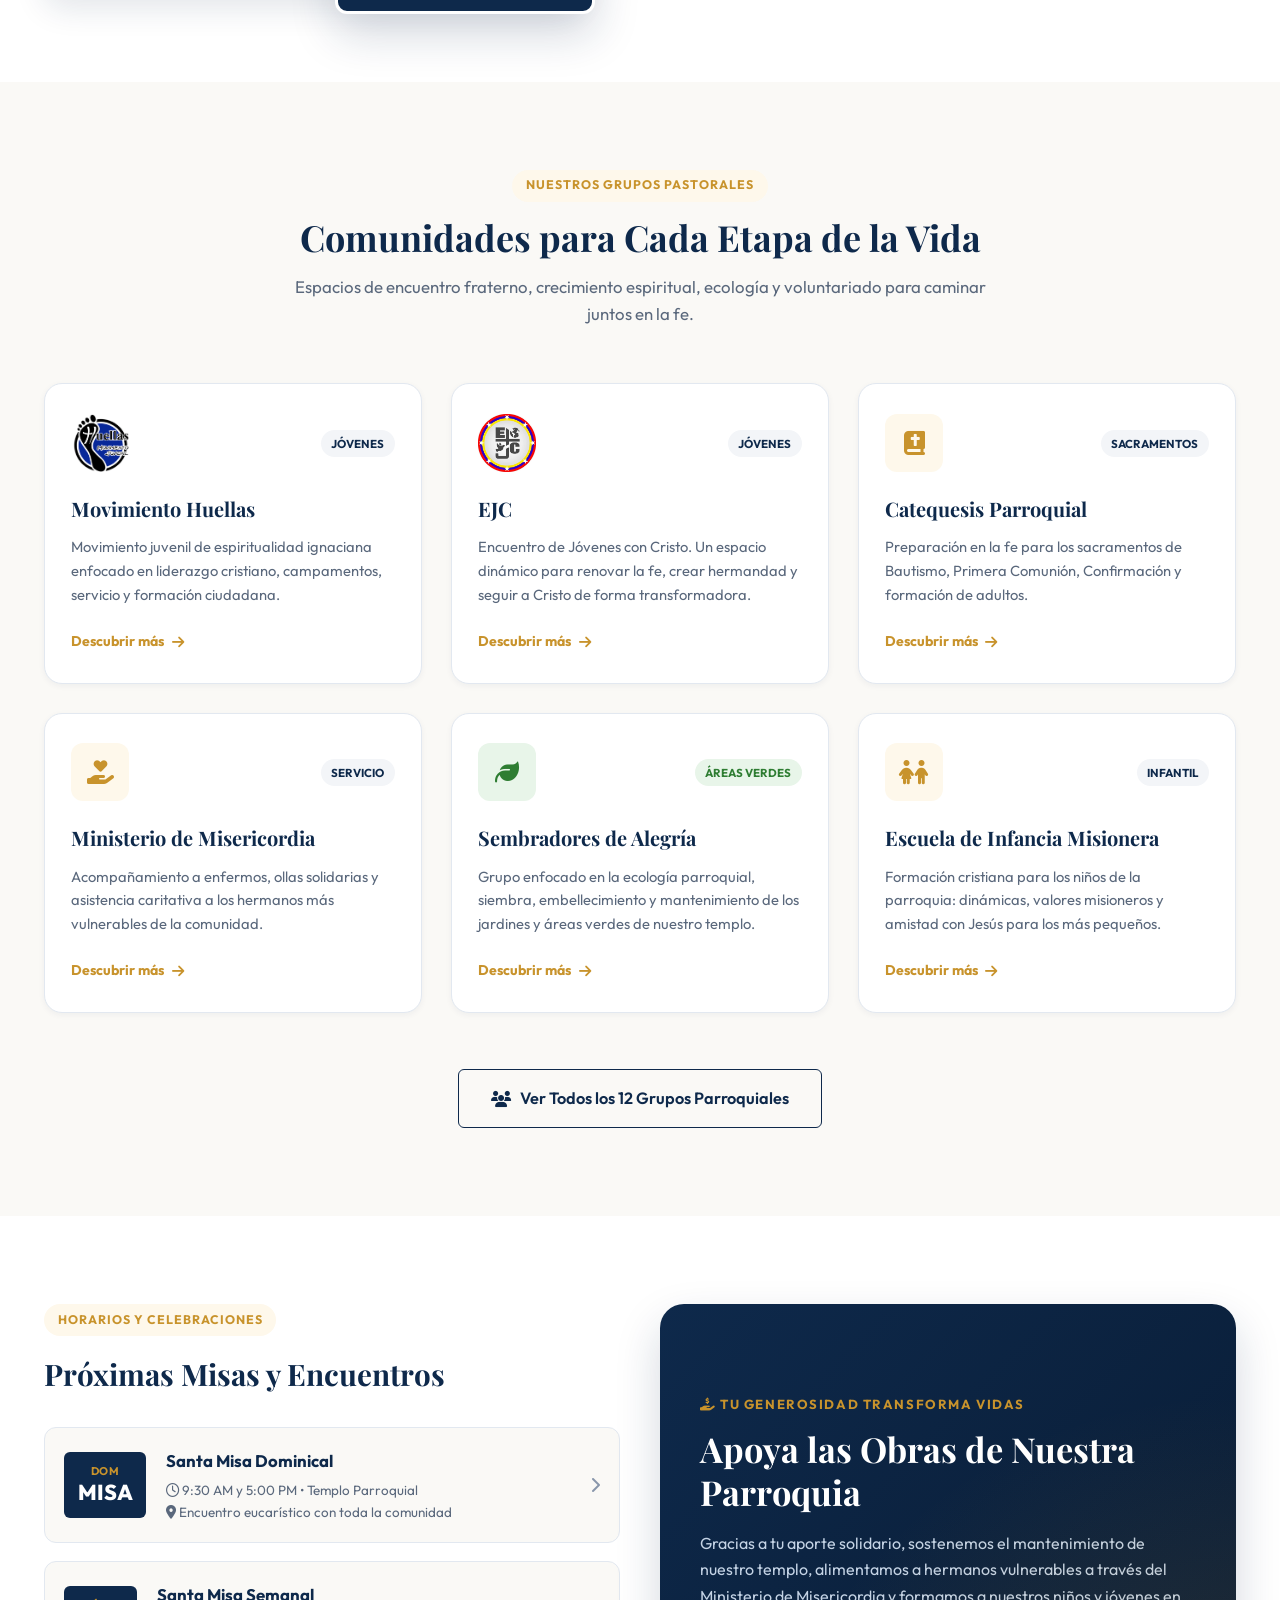
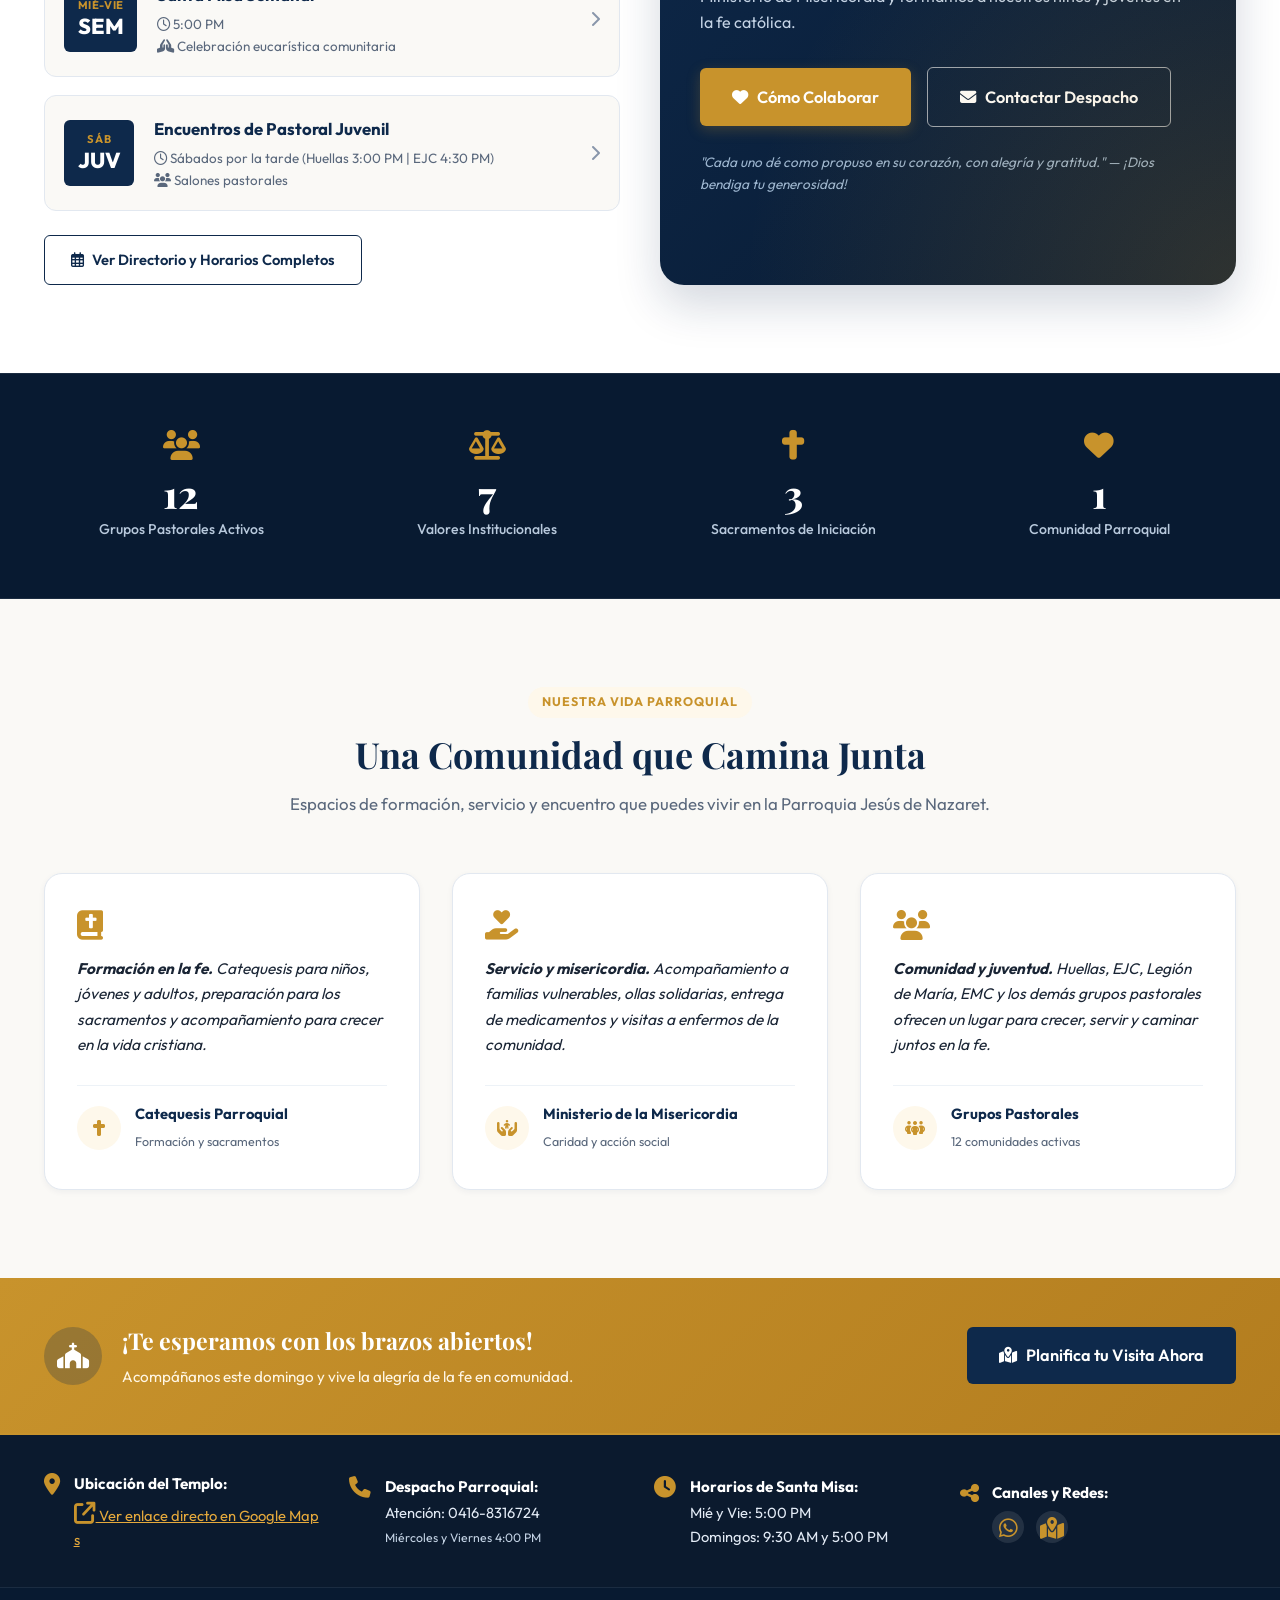
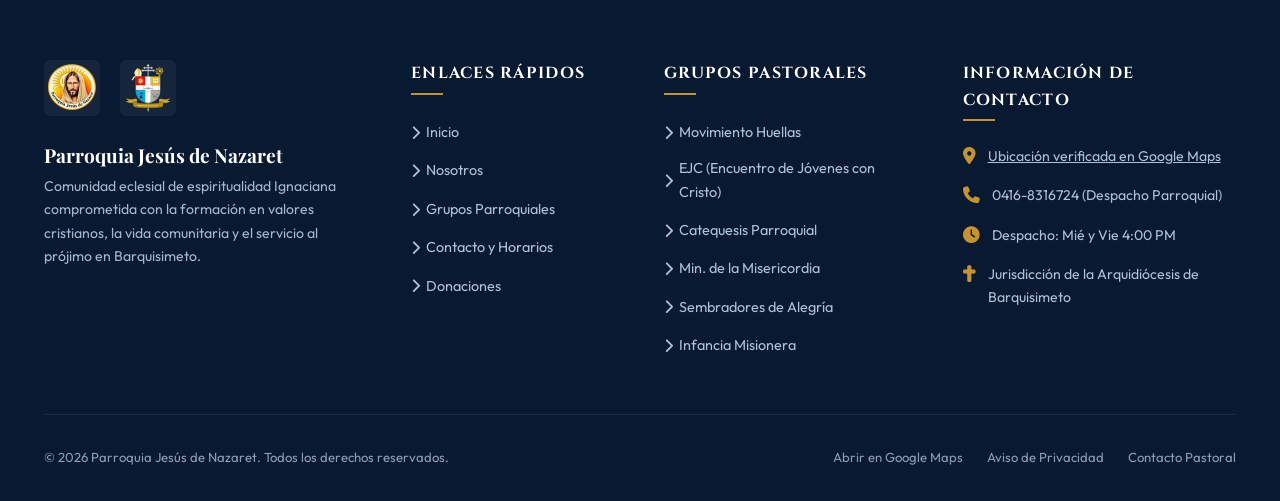
==== commit 7e4c2220: "Add files via upload" ====
--- a/index.html
+++ b/index.html
@@ -16,7 +16,7 @@
   <link rel="stylesheet" href="https://cdnjs.cloudflare.com/ajax/libs/font-awesome/6.5.1/css/all.min.css">
 
   <!-- Hoja de Estilos -->
-  <link rel="stylesheet" href="css/styles.css?v=20261114b">
+  <link rel="stylesheet" href="css/styles.css?v=20261114n">
 </head>
 <body>
 
@@ -29,8 +29,7 @@
       <a href="index.html" class="header-brand-parroquia" title="Ir a Inicio - Parroquia Jesús de Nazaret">
         <img src="assets/images/logo-parroquia.webp" alt="Emblema Dorado Parroquia Jesús de Nazaret" class="brand-logo-img" loading="eager">
         <div class="brand-text-block">
-          <span class="brand-title">Jesús de Nazaret</span>
-          <span class="brand-subtitle">Parroquia Católica</span>
+          <span class="brand-title"><span class="brand-linea">Parroquia</span><span class="brand-acento">Jesús de Nazaret</span></span>
         </div>
       </a>
 
@@ -41,7 +40,7 @@
           <div style="display: flex; align-items: center; gap: 0.75rem;">
             <img src="assets/images/logo-parroquia.webp" alt="Logo Parroquia">
             <div>
-              <strong style="color: var(--color-primary); font-size: 0.95rem; display: block;">Jesús de Nazaret</strong>
+              <strong style="color: var(--color-primary); font-size: 0.95rem; display: block;">Parroquia <span class="brand-acento">Jesús de Nazaret</span></strong>
               <span style="color: var(--color-secondary); font-size: 0.75rem; text-transform: uppercase;">Arquidiócesis de Barquisimeto</span>
             </div>
           </div>
@@ -156,7 +155,7 @@
           <!-- Columna Imagen con Cita Ignaciana -->
           <div class="about-preview-media">
             <div class="about-main-img-box">
-              <img src="assets/images/parroquia-templo.jpg" alt="Interior y Vida en la Parroquia">
+              <img src="assets/images/san-ignacio-loyola.jpg" alt="Mosaico de San Ignacio de Loyola" class="about-img-portrait" loading="lazy">
             </div>
             <div class="about-floating-card">
               <p class="ignatian-quote">"En todo amar y servir para la mayor gloria de Dios."</p>
@@ -651,6 +650,6 @@
   </footer>
 
   <!-- Scripts -->
-  <script src="js/main.js?v=20261114b"></script>
+  <script src="js/main.js?v=20261114n"></script>
 </body>
 </html>
--- a/css/styles.css
+++ b/css/styles.css
@@ -183,20 +183,65 @@
 
 .brand-title {
   font-family: var(--font-heading);
-  font-size: 1.18rem;
-  font-weight: 700;
-  color: var(--color-primary);
-  line-height: 1.15;
+  font-size: 1.05rem;
+  font-weight: 700;
+  color: var(--color-primary);
+  line-height: 1.14;
   letter-spacing: -0.01em;
-}
-
-.brand-subtitle {
-  font-size: 0.72rem;
-  font-weight: 600;
+  display: flex;
+  flex-direction: column;
+}
+
+/* Segunda línea: nombre en dorado, mayúsculas y con un brillo muy sutil */
+.brand-acento {
+  display: block;
+  font-family: var(--font-heading);
+  font-size: 0.86em;
+  letter-spacing: 0.07em;
+  text-transform: uppercase;
   color: var(--color-secondary);
-  text-transform: uppercase;
-  letter-spacing: 0.08em;
-  margin-top: 2px;
+}
+
+/* El brillo se aplica solo si el navegador permite recortar el fondo al texto */
+@supports ((background-clip: text) or (-webkit-background-clip: text)) {
+  .brand-acento {
+    background-image: linear-gradient(
+      100deg,
+      #ab741d 0%,
+      #c8932c 32%,
+      #e2b961 47%,
+      #f8e7b9 50%,
+      #e2b961 53%,
+      #c8932c 68%,
+      #ab741d 100%
+    );
+    background-size: 300% 100%;
+    background-position: 100% 0;
+    -webkit-background-clip: text;
+    background-clip: text;
+    -webkit-text-fill-color: transparent;
+    animation: brand-brillo 9s ease-in-out infinite;
+  }
+}
+
+@keyframes brand-brillo {
+  0%,
+  45% {
+    background-position: 100% 0;
+  }
+  85%,
+  100% {
+    background-position: 0% 0;
+  }
+}
+
+@media (prefers-reduced-motion: reduce) {
+  .brand-acento {
+    animation: none !important;
+    background-image: none;
+    -webkit-text-fill-color: currentColor;
+    color: var(--color-secondary);
+  }
 }
 
 /* Navegación Central */
@@ -253,8 +298,6 @@
   display: flex;
   align-items: center;
   gap: 0.65rem;
-  padding-left: 1rem;
-  border-left: 1px solid var(--color-border);
   text-decoration: none;
 }
 
@@ -652,6 +695,12 @@
   height: 400px;
   object-fit: cover;
   display: block;
+}
+
+/* Mosaico de San Ignacio: se muestra completo, sin recorte */
+.about-main-img-box img.about-img-portrait {
+  height: auto;
+  object-fit: contain;
 }
 
 .about-floating-card {
@@ -1940,6 +1989,19 @@
     grid-template-columns: 1fr;
     gap: 3rem;
   }
+
+  /* En una sola columna la imagen se limita en alto para no ocupar toda la pantalla */
+  .about-preview-media {
+    width: 100%;
+    max-width: 620px;
+    margin-inline: auto;
+  }
+
+  .about-main-img-box img.about-img-portrait {
+    height: 460px;
+    object-fit: cover;
+    object-position: center 20%;
+  }
   
   .events-giving-grid {
     grid-template-columns: 1fr;
@@ -1954,6 +2016,24 @@
   .footer-grid {
     grid-template-columns: 1fr 1fr;
     gap: 2.5rem;
+  }
+
+  /* El nombre completo de la parroquia requiere más espacio en la cabecera */
+  .brand-title {
+    font-size: 1rem;
+  }
+
+  .nav-menu {
+    gap: 1.15rem;
+  }
+
+  .nav-link {
+    font-size: 0.92rem;
+  }
+
+  .header-brand-arquidiocesis .btn,
+  .header-brand-arquidiocesis .d-none-mobile {
+    display: none !important;
   }
 }
 
@@ -1990,10 +2070,11 @@
   }
   
   .brand-title {
-    font-size: 1.05rem;
-    white-space: nowrap;
-    overflow: hidden;
-    text-overflow: ellipsis;
+    font-size: 1rem;
+    white-space: normal;
+    overflow: visible;
+    text-overflow: clip;
+    line-height: 1.15;
   }
   
   .header-brand-arquidiocesis {
@@ -2001,8 +2082,8 @@
   }
   
   .arquidiocesis-seal {
-    padding-left: 0.65rem;
-    border-left: 1px solid var(--color-border);
+    padding-left: 0;
+    border-left: 0;
   }
   
   .arquidiocesis-seal .arquidiocesis-info {
@@ -2141,12 +2222,9 @@
     padding-right: 0.75rem;
   }
   
-  .brand-text-block .brand-subtitle {
-    display: none;
-  }
-  
   .brand-title {
-    font-size: 0.95rem;
+    font-size: 0.82rem;
+    line-height: 1.2;
   }
   
   .header-brand-parroquia .brand-logo-img {
@@ -2618,3 +2696,21 @@
     line-height: 1.35;
   }
 }
+
+/* Mosaico de San Ignacio en móviles: proporción natural de la obra */
+@media (max-width: 580px) {
+  .about-main-img-box img.about-img-portrait {
+    height: auto;
+  }
+}
+
+/* Cabecera en pantallas muy estrechas: el nombre completo debe caber en una línea */
+@media (max-width: 360px) {
+  .brand-title {
+    font-size: 0.76rem;
+  }
+
+  .header-brand-parroquia {
+    gap: 0.5rem;
+  }
+}
